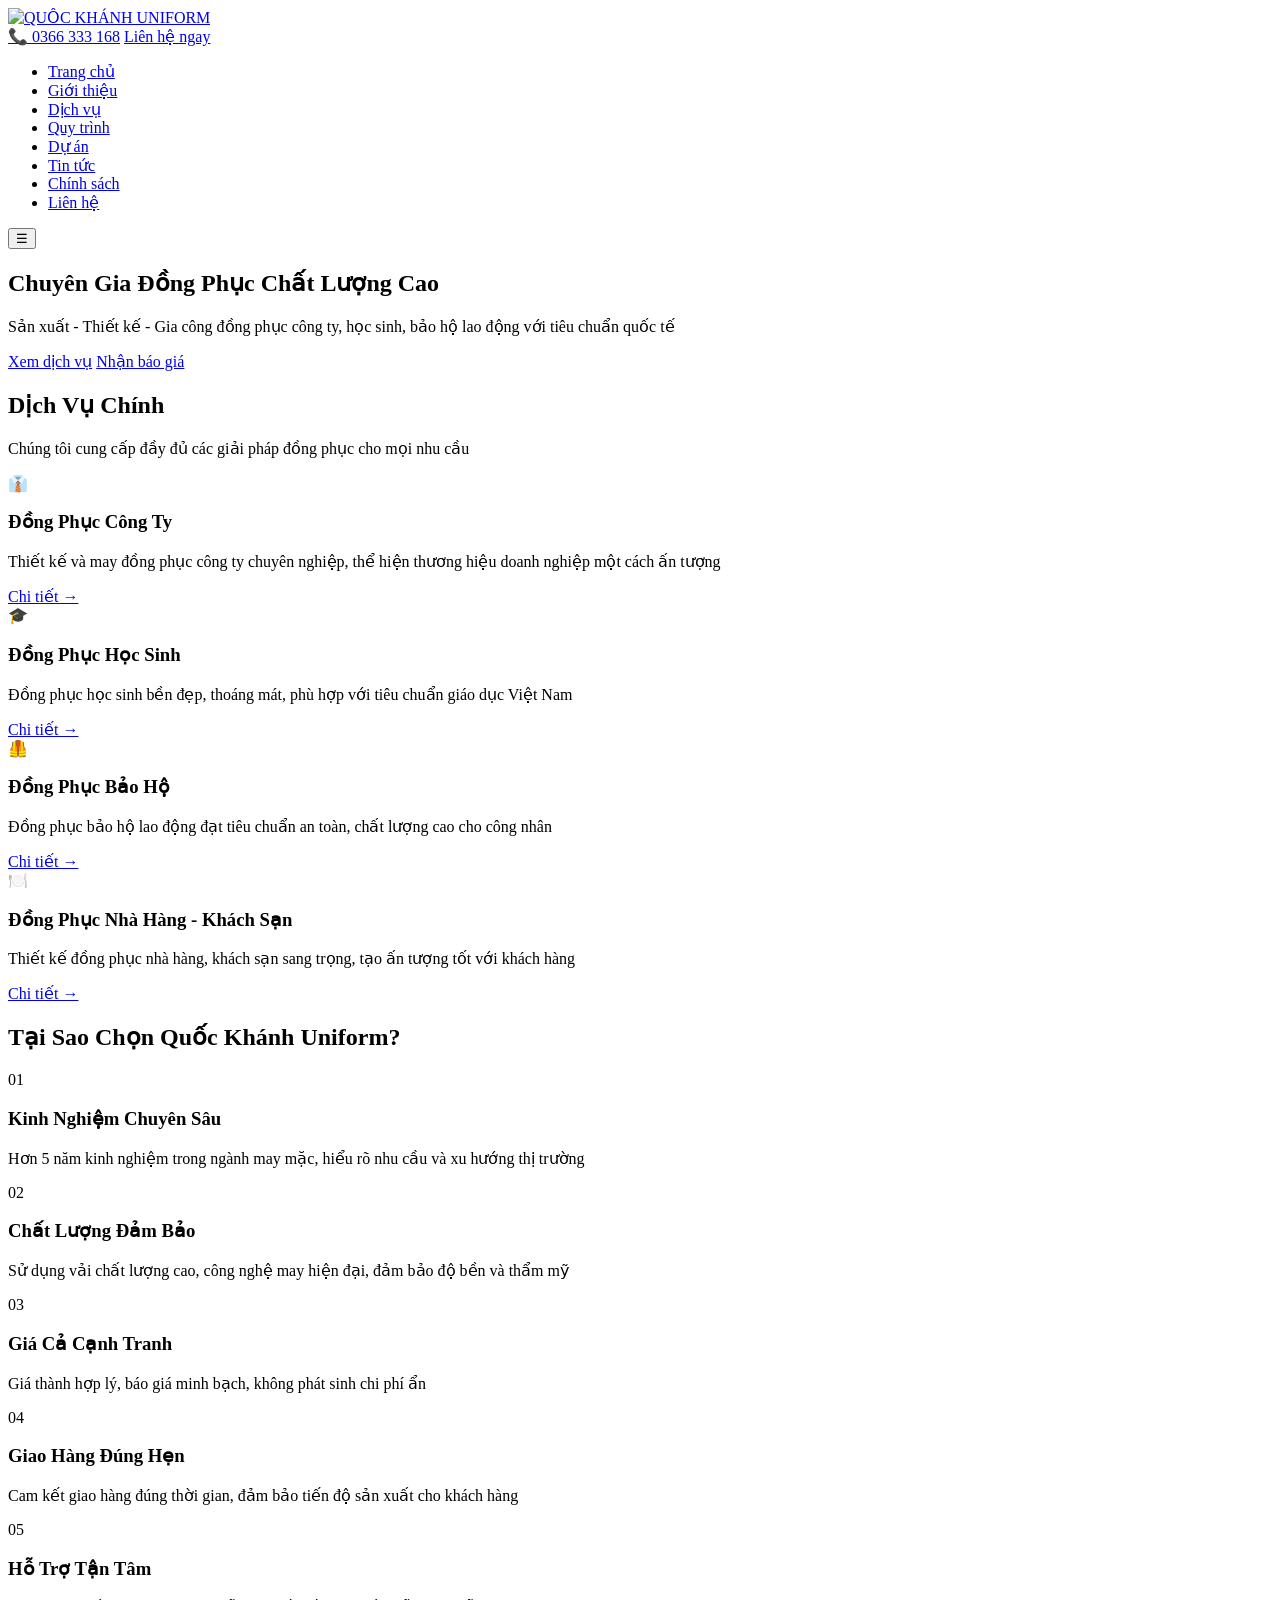
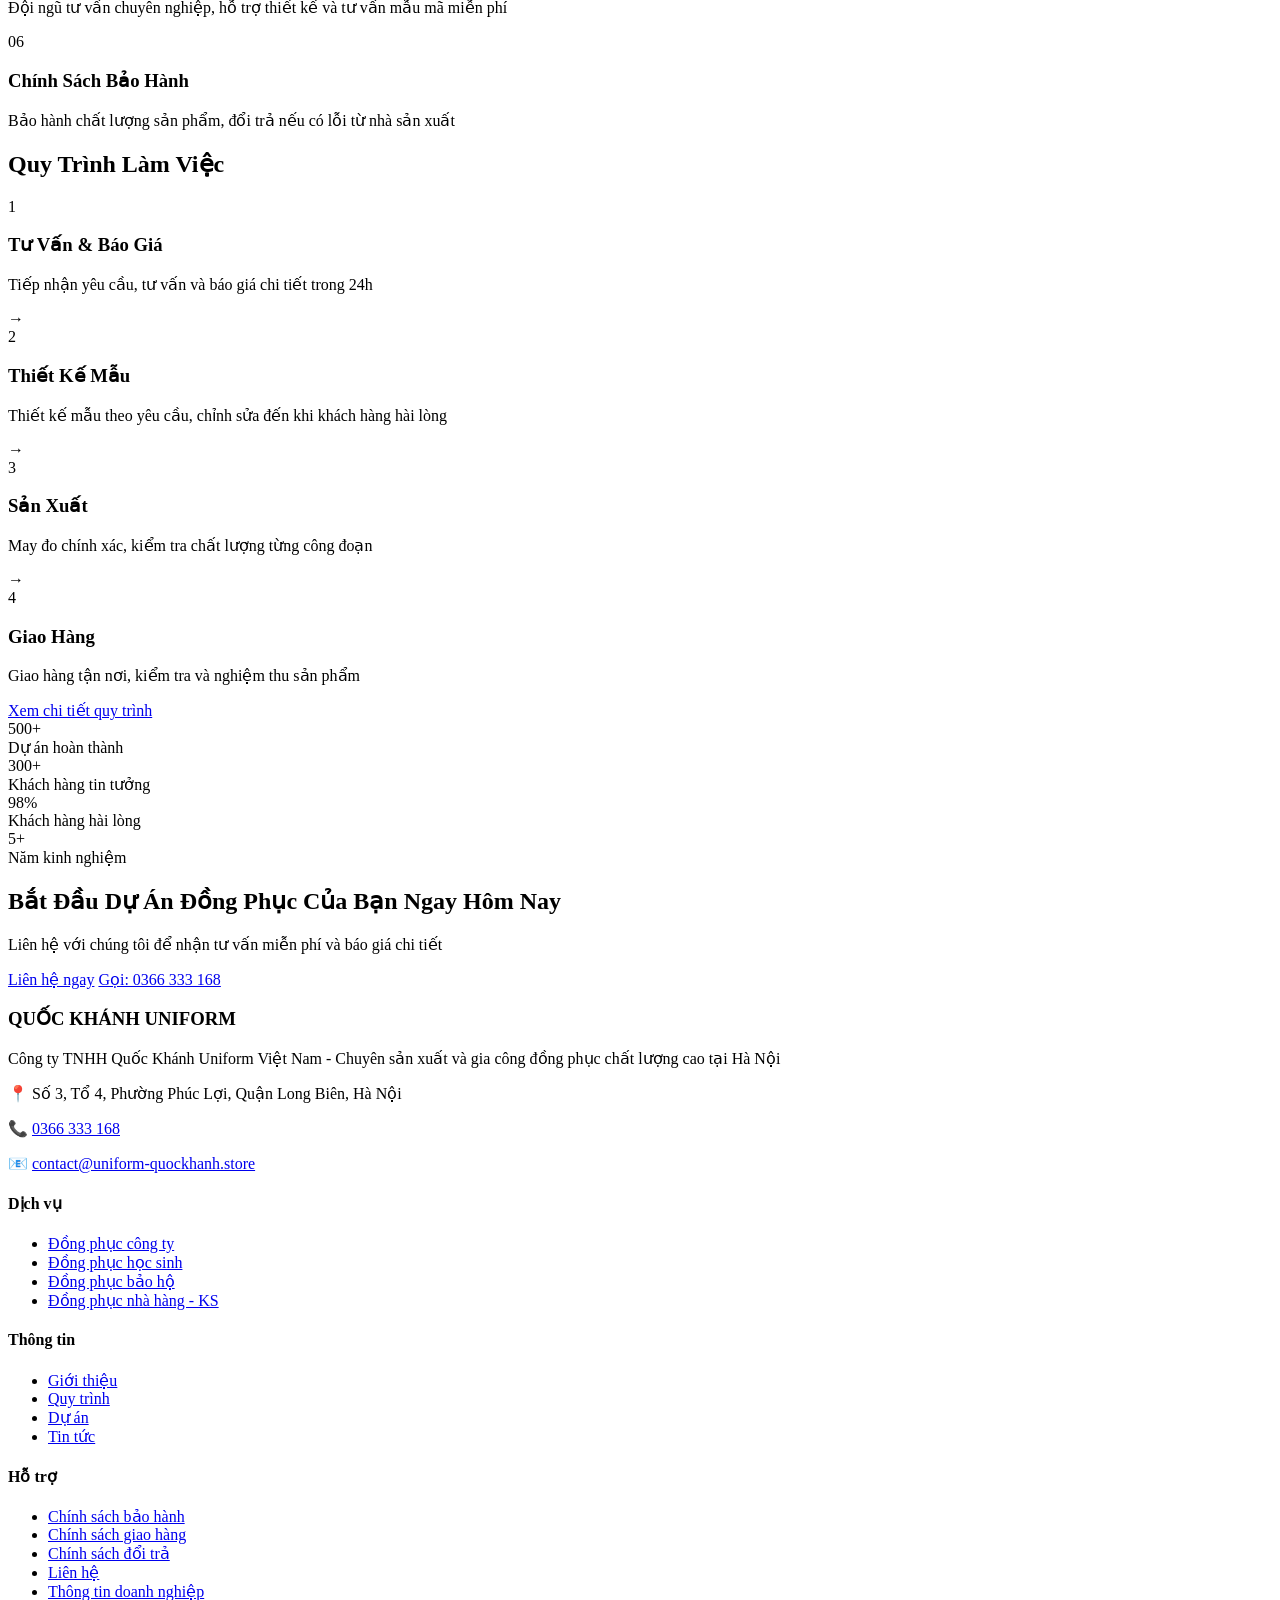
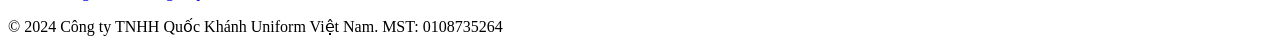
==== index.html @ 1a460890 "feat: update email" ====
<!DOCTYPE html>
<html lang="vi">
<head>
    <meta charset="UTF-8">
    <meta name="viewport" content="width=device-width, initial-scale=1.0">
    <meta name="theme-color" content="#1a365d">
    <meta name="format-detection" content="telephone=yes">
    <title>Quốc Khánh Uniform - Chuyên May Đồng Phục Chất Lượng Cao Tại Hà Nội</title>
    
    <!-- Favicon -->
    <link rel="icon" type="image/png" href="images/favicon.png">
    <link rel="shortcut icon" type="image/png" href="images/favicon.png">
    <link rel="apple-touch-icon" href="images/favicon.png">
    
    <link rel="stylesheet" href="css/styles.css">
    <script src="js/i18n.js" defer></script>
</head>
<body>
    <!-- Header -->
    <header class="header">
        <div class="container">
            <div class="header-top">
                <div class="logo">
                    <a href="index.html" style="display: inline-block;">
                        <img src="images/logo_header.png" alt="QUỐC KHÁNH UNIFORM" style="max-height: 80px; width: auto;">
                    </a>
                </div>
                <div class="header-contact">
                    <a href="tel:0366333168" class="phone-link">📞 <span data-i18n="common.phone">0366 333 168</span></a>
                    <a href="contact.html" class="btn btn-primary" data-i18n="common.contactNow">Liên hệ ngay</a>
                </div>
            </div>
            <nav class="navbar">
                <ul class="nav-menu">
                    <li><a href="index.html" class="active" data-i18n="common.nav.home">Trang chủ</a></li>
                    <li><a href="about.html" data-i18n="common.nav.about">Giới thiệu</a></li>
                    <li><a href="services.html" data-i18n="common.nav.services">Dịch vụ</a></li>
                    <li><a href="process.html" data-i18n="common.nav.process">Quy trình</a></li>
                    <li><a href="portfolio.html" data-i18n="common.nav.portfolio">Dự án</a></li>
                    <li><a href="news.html" data-i18n="common.nav.news">Tin tức</a></li>
                    <li><a href="policies.html" data-i18n="common.nav.policies">Chính sách</a></li>
                    <li><a href="contact.html" data-i18n="common.nav.contact">Liên hệ</a></li>
                </ul>
                <button class="mobile-menu-toggle" aria-label="Toggle menu" data-i18n-aria-label="common.nav.menu">☰</button>
            </nav>
        </div>
    </header>

    <!-- Hero Section -->
    <section class="hero">
        <div class="hero-overlay"></div>
        <div class="container">
            <div class="hero-content">
                <h1 data-i18n="index.hero.title">Chuyên Gia Đồng Phục Chất Lượng Cao</h1>
                <p class="hero-subtitle" data-i18n="index.hero.subtitle">Sản xuất - Thiết kế - Gia công đồng phục công ty, học sinh, bảo hộ lao động với tiêu chuẩn quốc tế</p>
                <div class="hero-buttons">
                    <a href="services.html" class="btn btn-large btn-primary" data-i18n="index.hero.viewServices">Xem dịch vụ</a>
                    <a href="contact.html" class="btn btn-large btn-secondary" data-i18n="index.hero.getQuote">Nhận báo giá</a>
                </div>
            </div>
        </div>
    </section>

    <!-- Services Overview -->
    <section class="services-overview section">
        <div class="container">
            <h2 class="section-title" data-i18n="index.services.title">Dịch Vụ Chính</h2>
            <p class="section-subtitle" data-i18n="index.services.subtitle">Chúng tôi cung cấp đầy đủ các giải pháp đồng phục cho mọi nhu cầu</p>
            <div class="services-grid">
                <div class="service-card">
                    <div class="service-icon">👔</div>
                    <h3 data-i18n="index.services.corporate.title">Đồng Phục Công Ty</h3>
                    <p data-i18n="index.services.corporate.desc">Thiết kế và may đồng phục công ty chuyên nghiệp, thể hiện thương hiệu doanh nghiệp một cách ấn tượng</p>
                    <a href="services.html#corporate" class="service-link" data-i18n="index.services.corporate.detail">Chi tiết →</a>
                </div>
                <div class="service-card">
                    <div class="service-icon">🎓</div>
                    <h3 data-i18n="index.services.student.title">Đồng Phục Học Sinh</h3>
                    <p data-i18n="index.services.student.desc">Đồng phục học sinh bền đẹp, thoáng mát, phù hợp với tiêu chuẩn giáo dục Việt Nam</p>
                    <a href="services.html#student" class="service-link" data-i18n="index.services.student.detail">Chi tiết →</a>
                </div>
                <div class="service-card">
                    <div class="service-icon">🦺</div>
                    <h3 data-i18n="index.services.safety.title">Đồng Phục Bảo Hộ</h3>
                    <p data-i18n="index.services.safety.desc">Đồng phục bảo hộ lao động đạt tiêu chuẩn an toàn, chất lượng cao cho công nhân</p>
                    <a href="services.html#safety" class="service-link" data-i18n="index.services.safety.detail">Chi tiết →</a>
                </div>
                <div class="service-card">
                    <div class="service-icon">🍽️</div>
                    <h3 data-i18n="index.services.hotel.title">Đồng Phục Nhà Hàng - Khách Sạn</h3>
                    <p data-i18n="index.services.hotel.desc">Thiết kế đồng phục nhà hàng, khách sạn sang trọng, tạo ấn tượng tốt với khách hàng</p>
                    <a href="services.html#hotel" class="service-link" data-i18n="index.services.hotel.detail">Chi tiết →</a>
                </div>
            </div>
        </div>
    </section>

    <!-- Why Choose Us -->
    <section class="why-choose section bg-light">
        <div class="container">
            <h2 class="section-title" data-i18n="index.whyChoose.title">Tại Sao Chọn Quốc Khánh Uniform?</h2>
            <div class="features-grid">
                <div class="feature-item">
                    <div class="feature-number">01</div>
                    <h3 data-i18n="index.whyChoose.exp.title">Kinh Nghiệm Chuyên Sâu</h3>
                    <p data-i18n="index.whyChoose.exp.desc">Hơn 5 năm kinh nghiệm trong ngành may mặc, hiểu rõ nhu cầu và xu hướng thị trường</p>
                </div>
                <div class="feature-item">
                    <div class="feature-number">02</div>
                    <h3 data-i18n="index.whyChoose.quality.title">Chất Lượng Đảm Bảo</h3>
                    <p data-i18n="index.whyChoose.quality.desc">Sử dụng vải chất lượng cao, công nghệ may hiện đại, đảm bảo độ bền và thẩm mỹ</p>
                </div>
                <div class="feature-item">
                    <div class="feature-number">03</div>
                    <h3 data-i18n="index.whyChoose.price.title">Giá Cả Cạnh Tranh</h3>
                    <p data-i18n="index.whyChoose.price.desc">Giá thành hợp lý, báo giá minh bạch, không phát sinh chi phí ẩn</p>
                </div>
                <div class="feature-item">
                    <div class="feature-number">04</div>
                    <h3 data-i18n="index.whyChoose.delivery.title">Giao Hàng Đúng Hẹn</h3>
                    <p data-i18n="index.whyChoose.delivery.desc">Cam kết giao hàng đúng thời gian, đảm bảo tiến độ sản xuất cho khách hàng</p>
                </div>
                <div class="feature-item">
                    <div class="feature-number">05</div>
                    <h3 data-i18n="index.whyChoose.support.title">Hỗ Trợ Tận Tâm</h3>
                    <p data-i18n="index.whyChoose.support.desc">Đội ngũ tư vấn chuyên nghiệp, hỗ trợ thiết kế và tư vấn mẫu mã miễn phí</p>
                </div>
                <div class="feature-item">
                    <div class="feature-number">06</div>
                    <h3 data-i18n="index.whyChoose.warranty.title">Chính Sách Bảo Hành</h3>
                    <p data-i18n="index.whyChoose.warranty.desc">Bảo hành chất lượng sản phẩm, đổi trả nếu có lỗi từ nhà sản xuất</p>
                </div>
            </div>
        </div>
    </section>

    <!-- Process Overview -->
    <section class="process-overview section">
        <div class="container">
            <h2 class="section-title" data-i18n="index.process.title">Quy Trình Làm Việc</h2>
            <div class="process-steps">
                <div class="step-item">
                    <div class="step-icon">1</div>
                    <h3 data-i18n="index.process.consult.title">Tư Vấn & Báo Giá</h3>
                    <p data-i18n="index.process.consult.desc">Tiếp nhận yêu cầu, tư vấn và báo giá chi tiết trong 24h</p>
                </div>
                <div class="step-arrow">→</div>
                <div class="step-item">
                    <div class="step-icon">2</div>
                    <h3 data-i18n="index.process.design.title">Thiết Kế Mẫu</h3>
                    <p data-i18n="index.process.design.desc">Thiết kế mẫu theo yêu cầu, chỉnh sửa đến khi khách hàng hài lòng</p>
                </div>
                <div class="step-arrow">→</div>
                <div class="step-item">
                    <div class="step-icon">3</div>
                    <h3 data-i18n="index.process.produce.title">Sản Xuất</h3>
                    <p data-i18n="index.process.produce.desc">May đo chính xác, kiểm tra chất lượng từng công đoạn</p>
                </div>
                <div class="step-arrow">→</div>
                <div class="step-item">
                    <div class="step-icon">4</div>
                    <h3 data-i18n="index.process.deliver.title">Giao Hàng</h3>
                    <p data-i18n="index.process.deliver.desc">Giao hàng tận nơi, kiểm tra và nghiệm thu sản phẩm</p>
                </div>
            </div>
            <div class="text-center mt-4">
                <a href="process.html" class="btn btn-primary" data-i18n="index.process.viewDetail">Xem chi tiết quy trình</a>
            </div>
        </div>
    </section>

    <!-- Stats Section -->
    <section class="stats section bg-dark">
        <div class="container">
            <div class="stats-grid">
                <div class="stat-item">
                    <div class="stat-number">500+</div>
                    <div class="stat-label" data-i18n="index.stats.projects">Dự án hoàn thành</div>
                </div>
                <div class="stat-item">
                    <div class="stat-number">300+</div>
                    <div class="stat-label" data-i18n="index.stats.clients">Khách hàng tin tưởng</div>
                </div>
                <div class="stat-item">
                    <div class="stat-number">98%</div>
                    <div class="stat-label" data-i18n="index.stats.satisfied">Khách hàng hài lòng</div>
                </div>
                <div class="stat-item">
                    <div class="stat-number">5+</div>
                    <div class="stat-label" data-i18n="index.stats.experience">Năm kinh nghiệm</div>
                </div>
            </div>
        </div>
    </section>

    <!-- CTA Section -->
    <section class="cta section">
        <div class="container">
            <div class="cta-content">
                <h2 data-i18n="index.cta.title">Bắt Đầu Dự Án Đồng Phục Của Bạn Ngay Hôm Nay</h2>
                <p data-i18n="index.cta.subtitle">Liên hệ với chúng tôi để nhận tư vấn miễn phí và báo giá chi tiết</p>
                <div class="cta-buttons">
                    <a href="contact.html" class="btn btn-large btn-primary" data-i18n="index.cta.contact">Liên hệ ngay</a>
                    <a href="tel:0366333168" class="btn btn-large btn-secondary" data-i18n="index.cta.call">Gọi: 0366 333 168</a>
                </div>
            </div>
        </div>
    </section>

    <!-- Footer -->
    <footer class="footer">
        <div class="container">
            <div class="footer-grid">
                <div class="footer-col">
                    <h3 data-i18n="common.logo">QUỐC KHÁNH UNIFORM</h3>
                    <p data-i18n="common.footer.companyDesc">Công ty TNHH Quốc Khánh Uniform Việt Nam - Chuyên sản xuất và gia công đồng phục chất lượng cao tại Hà Nội</p>
                    <div class="footer-contact">
                        <p>📍 <span data-i18n="common.footer.address">Số 3, Tổ 4, Phường Phúc Lợi, Quận Long Biên, Hà Nội</span></p>
                        <p>📞 <a href="tel:0366333168" data-i18n="common.phone">0366 333 168</a></p>
                        <p>📧 <a href="mailto:contact@uniform-quockhanh.store" data-i18n="common.footer.email">contact@uniform-quockhanh.store</a></p>
                    </div>
                </div>
                <div class="footer-col">
                    <h4 data-i18n="common.footer.services">Dịch vụ</h4>
                    <ul>
                        <li><a href="services.html#corporate" data-i18n="common.footer.corporateUniform">Đồng phục công ty</a></li>
                        <li><a href="services.html#student" data-i18n="common.footer.studentUniform">Đồng phục học sinh</a></li>
                        <li><a href="services.html#safety" data-i18n="common.footer.safetyUniform">Đồng phục bảo hộ</a></li>
                        <li><a href="services.html#hotel" data-i18n="common.footer.hotelUniform">Đồng phục nhà hàng - KS</a></li>
                    </ul>
                </div>
                <div class="footer-col">
                    <h4 data-i18n="common.footer.info">Thông tin</h4>
                    <ul>
                        <li><a href="about.html" data-i18n="common.nav.about">Giới thiệu</a></li>
                        <li><a href="process.html" data-i18n="common.nav.process">Quy trình</a></li>
                        <li><a href="portfolio.html" data-i18n="common.nav.portfolio">Dự án</a></li>
                        <li><a href="news.html" data-i18n="common.nav.news">Tin tức</a></li>
                    </ul>
                </div>
                <div class="footer-col">
                    <h4 data-i18n="common.footer.support">Hỗ trợ</h4>
                    <ul>
                        <li><a href="policies.html" data-i18n="common.footer.warrantyPolicy">Chính sách bảo hành</a></li>
                        <li><a href="policies.html#delivery" data-i18n="common.footer.deliveryPolicy">Chính sách giao hàng</a></li>
                        <li><a href="policies.html#return" data-i18n="common.footer.returnPolicy">Chính sách đổi trả</a></li>
                        <li><a href="contact.html" data-i18n="common.nav.contact">Liên hệ</a></li>
                        <li><a href="company-info.html" data-i18n="common.footer.companyInfo">Thông tin doanh nghiệp</a></li>
                    </ul>
                </div>
            </div>
            <div class="footer-bottom">
                <p>&copy; <span data-i18n="common.footer.copyright">2024 Công ty TNHH Quốc Khánh Uniform Việt Nam. MST: 0108735264</span></p>
            </div>
        </div>
    </footer>

    <script src="js/main.js"></script>
</body>
</html>
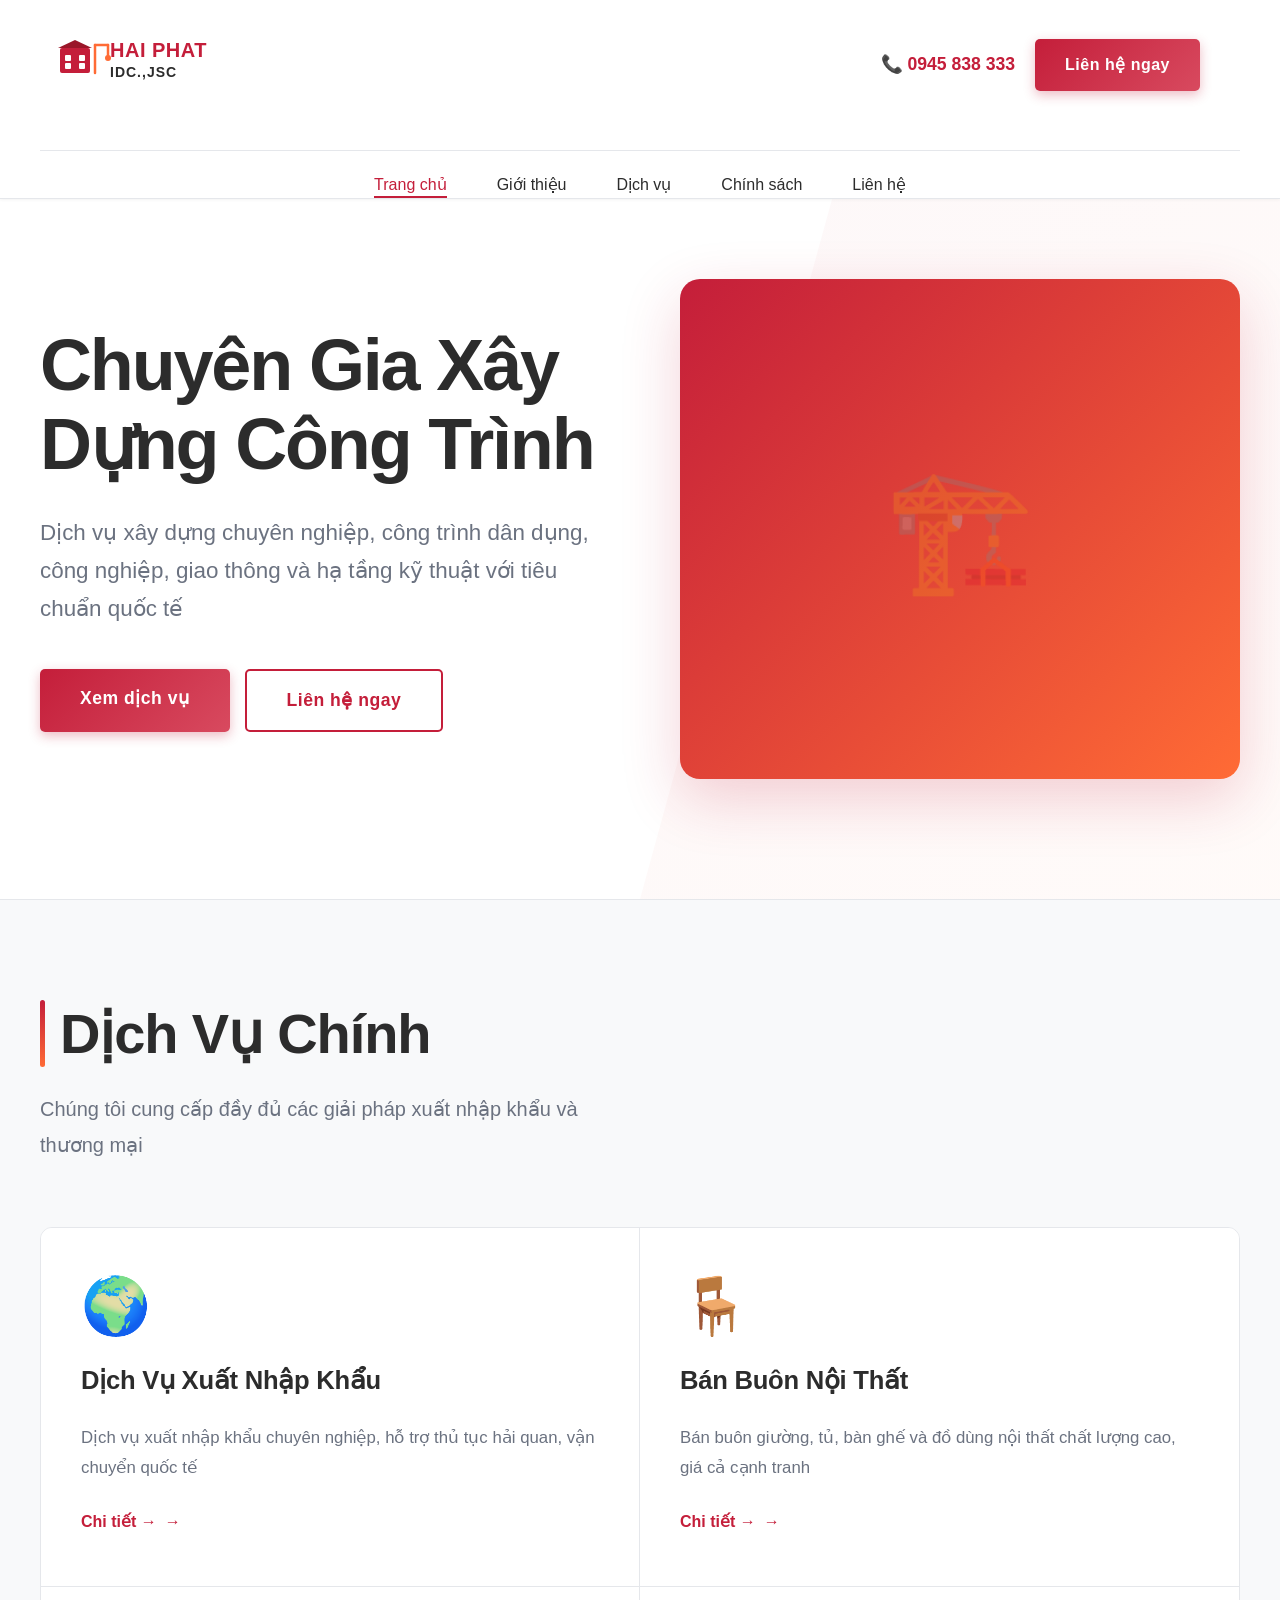
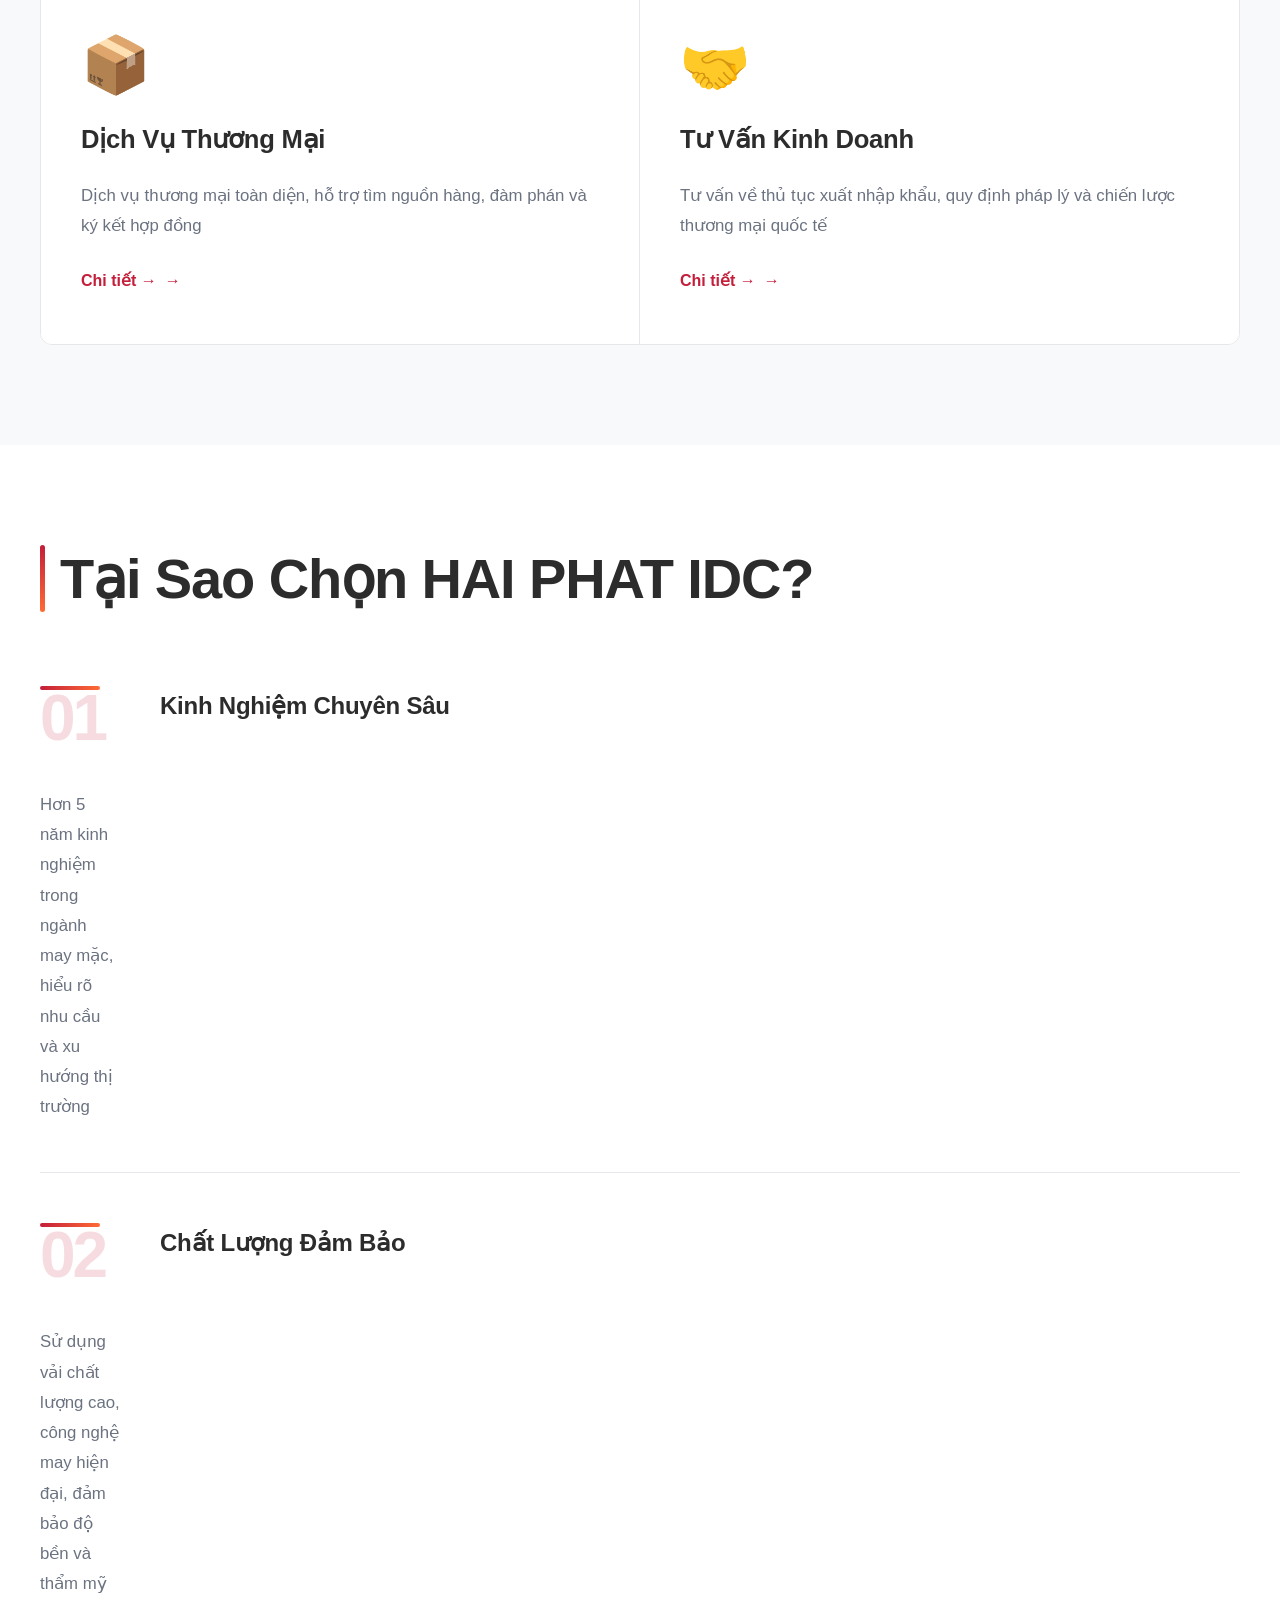
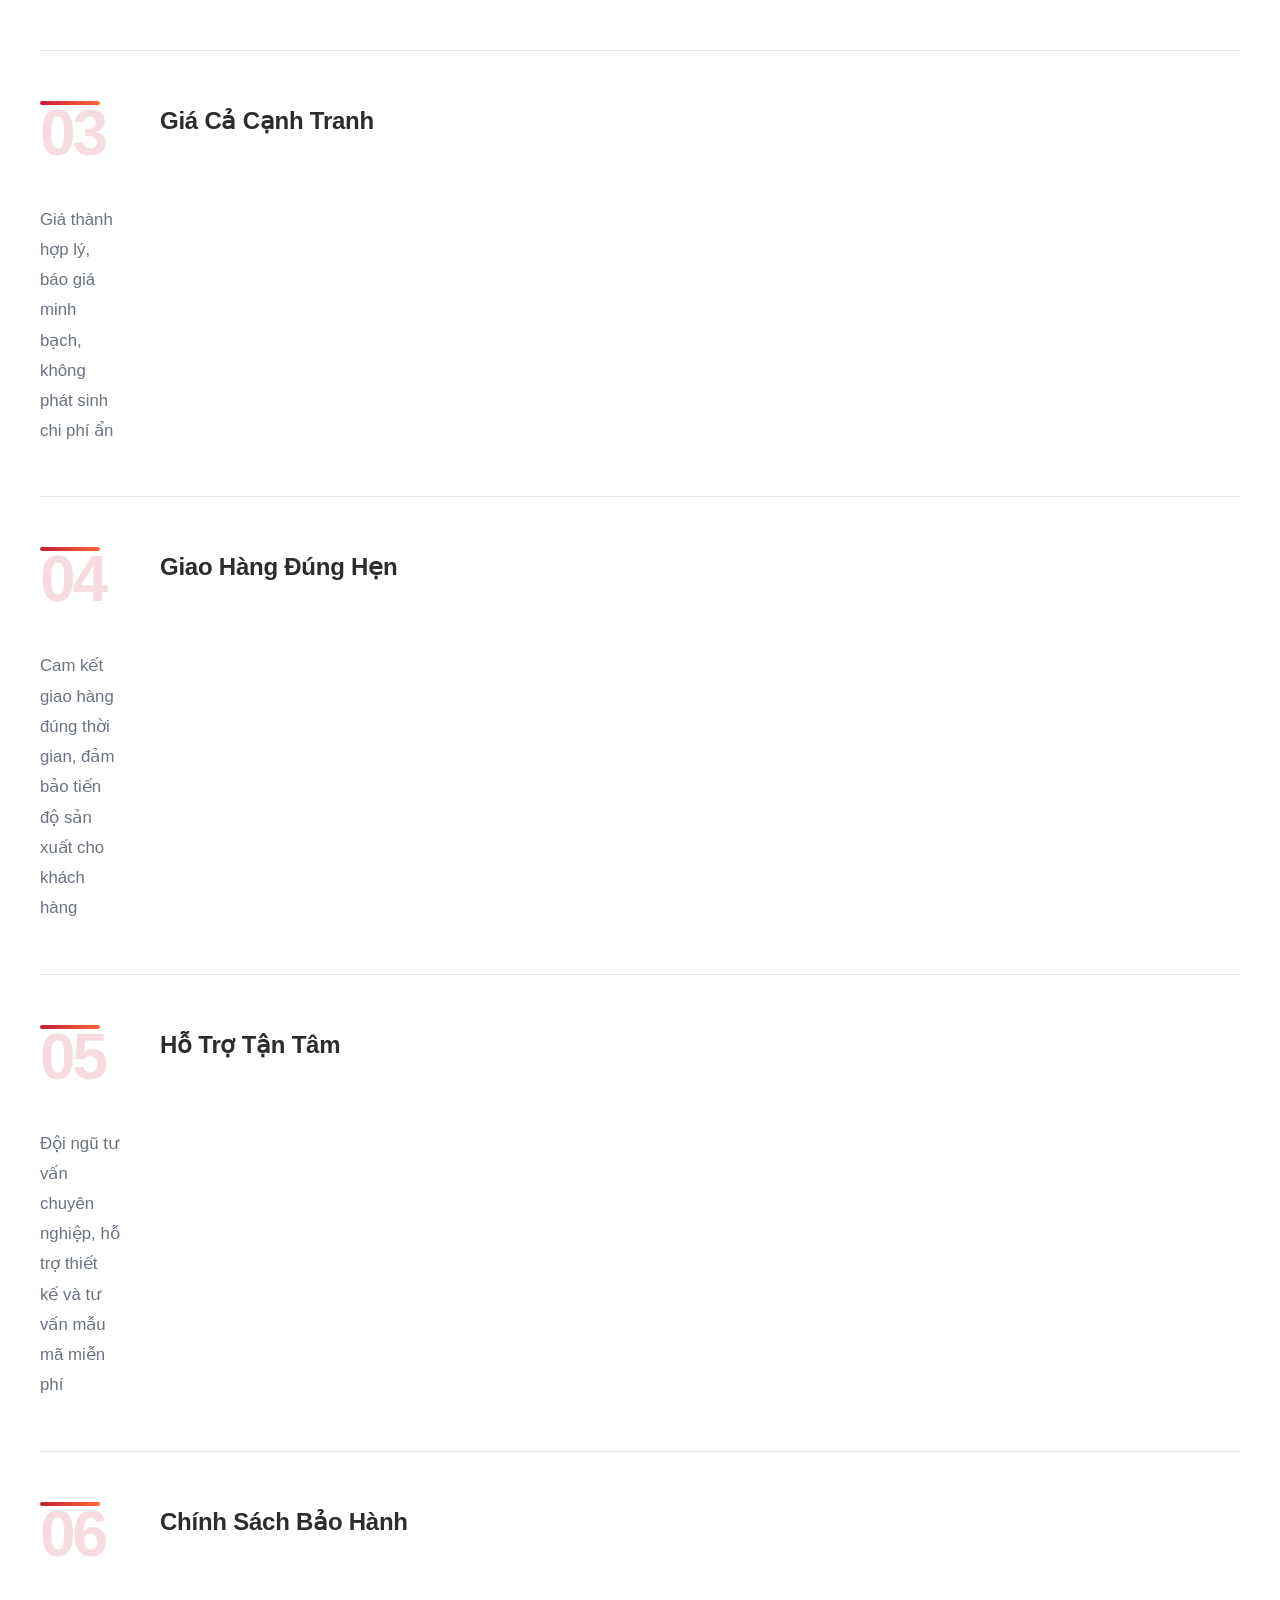
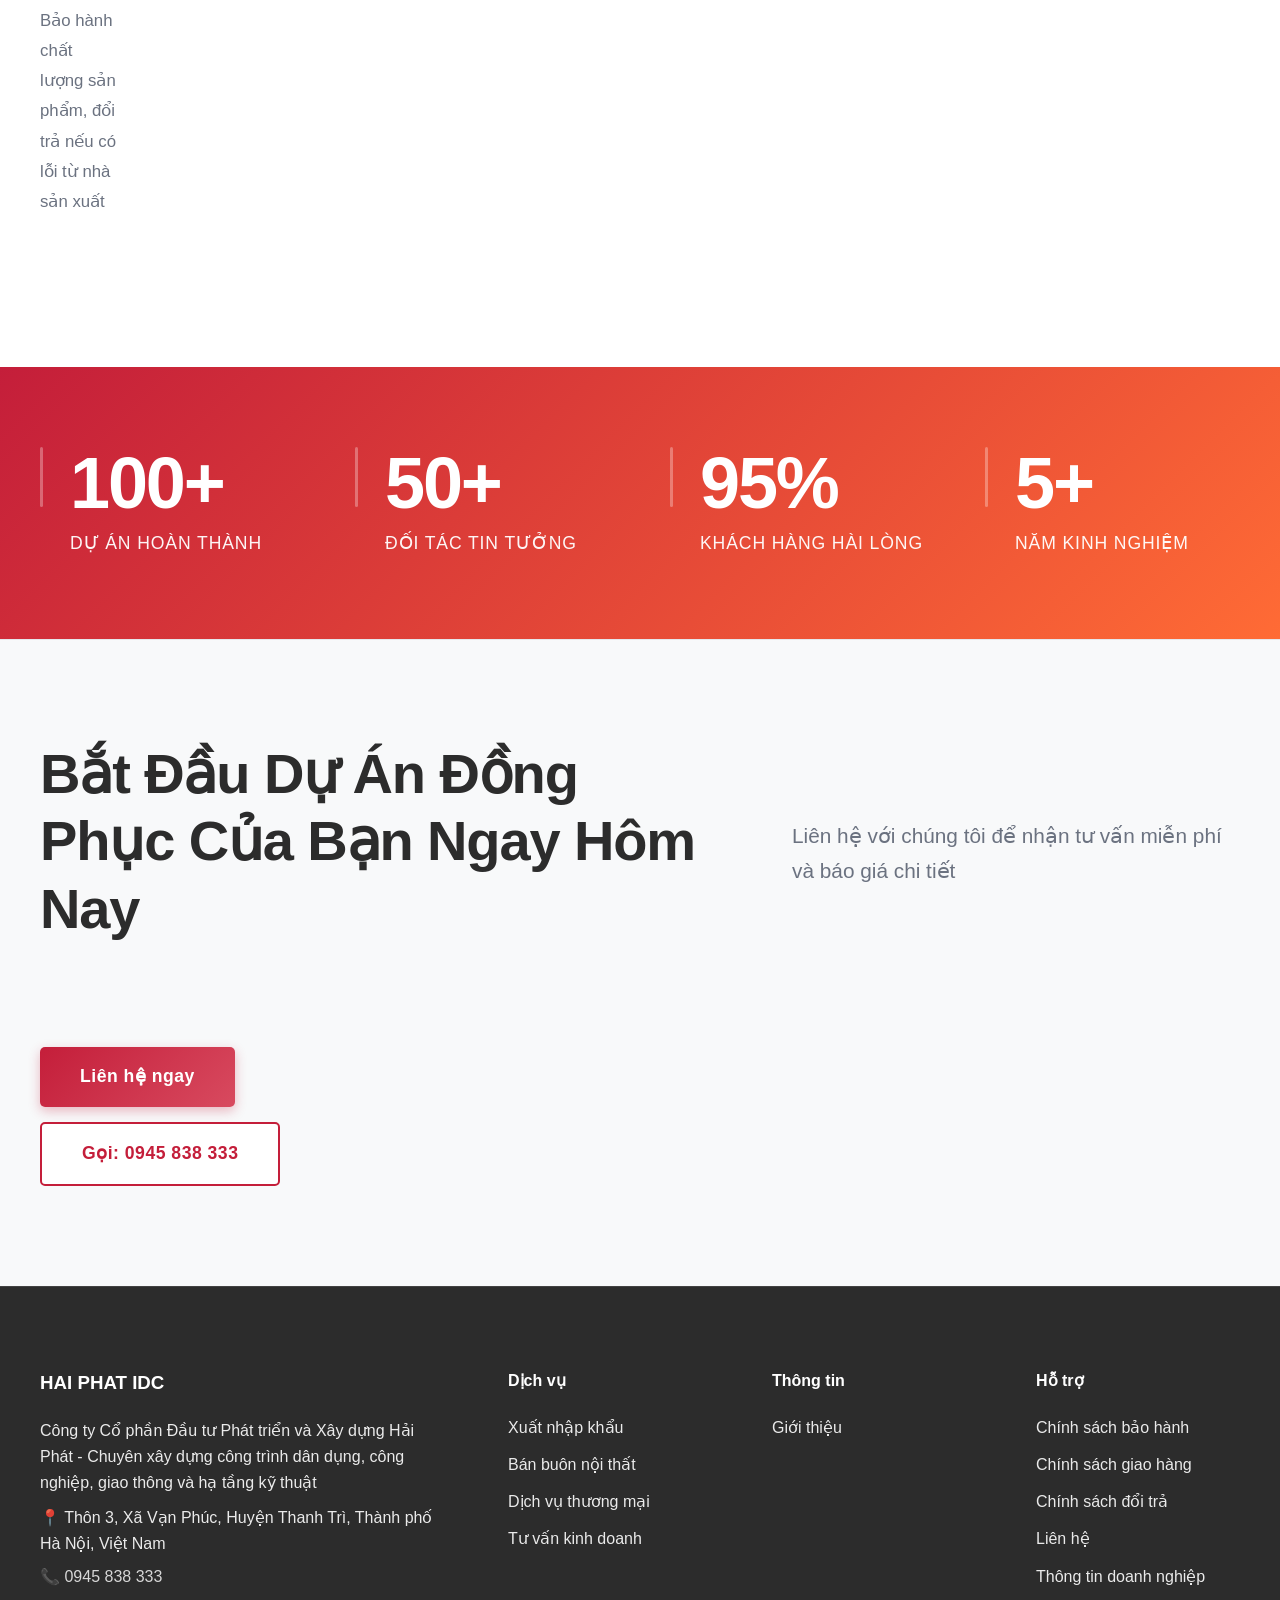
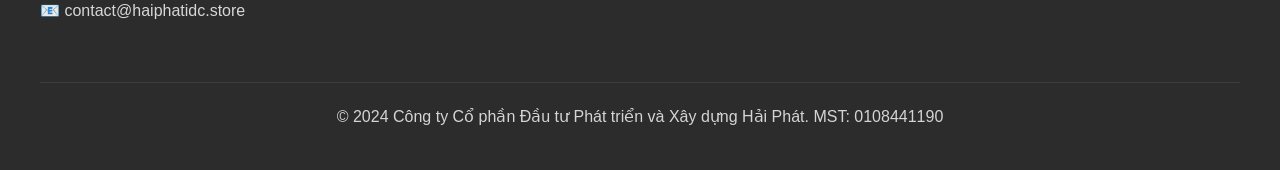
==== commit 0fd8e29a: "init commit" ====
--- a/index.html
+++ b/index.html
@@ -3,14 +3,15 @@
 <head>
     <meta charset="UTF-8">
     <meta name="viewport" content="width=device-width, initial-scale=1.0">
-    <meta name="theme-color" content="#1a365d">
+    <meta name="theme-color" content="#c41e3a">
     <meta name="format-detection" content="telephone=yes">
-    <title>Quốc Khánh Uniform - Chuyên May Đồng Phục Chất Lượng Cao Tại Hà Nội</title>
+    <title>HAI PHAT IDC - Công Ty Đầu Tư Phát Triển Và Xây Dựng Chuyên Nghiệp</title>
+    <meta name="description" content="Công ty Cổ phần Đầu tư Phát triển và Xây dựng Hải Phát - Chuyên xây dựng công trình dân dụng, công nghiệp, giao thông và hạ tầng kỹ thuật">
     
     <!-- Favicon -->
-    <link rel="icon" type="image/png" href="images/favicon.png">
-    <link rel="shortcut icon" type="image/png" href="images/favicon.png">
-    <link rel="apple-touch-icon" href="images/favicon.png">
+    <link rel="icon" type="image/svg+xml" href="images/favicon.svg">
+    <link rel="shortcut icon" type="image/svg+xml" href="images/favicon.svg">
+    <link rel="apple-touch-icon" href="images/favicon.svg">
     
     <link rel="stylesheet" href="css/styles.css">
     <script src="js/i18n.js" defer></script>
@@ -22,11 +23,11 @@
             <div class="header-top">
                 <div class="logo">
                     <a href="index.html" style="display: inline-block;">
-                        <img src="images/logo_header.png" alt="QUỐC KHÁNH UNIFORM" style="max-height: 80px; width: auto;">
+                        <img src="images/logo.svg" alt="HAI PHAT IDC" style="max-height: 80px; width: auto;">
                     </a>
                 </div>
                 <div class="header-contact">
-                    <a href="tel:0366333168" class="phone-link">📞 <span data-i18n="common.phone">0366 333 168</span></a>
+                    <a href="tel:0945838333" class="phone-link">📞 <span data-i18n="common.phone">0945 838 333</span></a>
                     <a href="contact.html" class="btn btn-primary" data-i18n="common.contactNow">Liên hệ ngay</a>
                 </div>
             </div>
@@ -35,9 +36,6 @@
                     <li><a href="index.html" class="active" data-i18n="common.nav.home">Trang chủ</a></li>
                     <li><a href="about.html" data-i18n="common.nav.about">Giới thiệu</a></li>
                     <li><a href="services.html" data-i18n="common.nav.services">Dịch vụ</a></li>
-                    <li><a href="process.html" data-i18n="common.nav.process">Quy trình</a></li>
-                    <li><a href="portfolio.html" data-i18n="common.nav.portfolio">Dự án</a></li>
-                    <li><a href="news.html" data-i18n="common.nav.news">Tin tức</a></li>
                     <li><a href="policies.html" data-i18n="common.nav.policies">Chính sách</a></li>
                     <li><a href="contact.html" data-i18n="common.nav.contact">Liên hệ</a></li>
                 </ul>
@@ -48,15 +46,17 @@
 
     <!-- Hero Section -->
     <section class="hero">
-        <div class="hero-overlay"></div>
         <div class="container">
             <div class="hero-content">
-                <h1 data-i18n="index.hero.title">Chuyên Gia Đồng Phục Chất Lượng Cao</h1>
-                <p class="hero-subtitle" data-i18n="index.hero.subtitle">Sản xuất - Thiết kế - Gia công đồng phục công ty, học sinh, bảo hộ lao động với tiêu chuẩn quốc tế</p>
-                <div class="hero-buttons">
-                    <a href="services.html" class="btn btn-large btn-primary" data-i18n="index.hero.viewServices">Xem dịch vụ</a>
-                    <a href="contact.html" class="btn btn-large btn-secondary" data-i18n="index.hero.getQuote">Nhận báo giá</a>
-                </div>
+                <div>
+                    <h1 data-i18n="index.hero.title">Chuyên Gia Xây Dựng Công Trình</h1>
+                    <p class="hero-subtitle" data-i18n="index.hero.subtitle">Dịch vụ xây dựng chuyên nghiệp, công trình dân dụng, công nghiệp, giao thông và hạ tầng kỹ thuật với tiêu chuẩn quốc tế</p>
+                    <div class="hero-buttons">
+                        <a href="services.html" class="btn btn-large btn-primary" data-i18n="index.hero.viewServices">Xem dịch vụ</a>
+                        <a href="contact.html" class="btn btn-large btn-secondary" data-i18n="index.hero.getQuote">Liên hệ ngay</a>
+                    </div>
+                </div>
+                <div class="hero-visual"></div>
             </div>
         </div>
     </section>
@@ -65,31 +65,31 @@
     <section class="services-overview section">
         <div class="container">
             <h2 class="section-title" data-i18n="index.services.title">Dịch Vụ Chính</h2>
-            <p class="section-subtitle" data-i18n="index.services.subtitle">Chúng tôi cung cấp đầy đủ các giải pháp đồng phục cho mọi nhu cầu</p>
+            <p class="section-subtitle" data-i18n="index.services.subtitle">Chúng tôi cung cấp đầy đủ các giải pháp xuất nhập khẩu và thương mại</p>
             <div class="services-grid">
                 <div class="service-card">
-                    <div class="service-icon">👔</div>
-                    <h3 data-i18n="index.services.corporate.title">Đồng Phục Công Ty</h3>
-                    <p data-i18n="index.services.corporate.desc">Thiết kế và may đồng phục công ty chuyên nghiệp, thể hiện thương hiệu doanh nghiệp một cách ấn tượng</p>
-                    <a href="services.html#corporate" class="service-link" data-i18n="index.services.corporate.detail">Chi tiết →</a>
-                </div>
-                <div class="service-card">
-                    <div class="service-icon">🎓</div>
-                    <h3 data-i18n="index.services.student.title">Đồng Phục Học Sinh</h3>
-                    <p data-i18n="index.services.student.desc">Đồng phục học sinh bền đẹp, thoáng mát, phù hợp với tiêu chuẩn giáo dục Việt Nam</p>
-                    <a href="services.html#student" class="service-link" data-i18n="index.services.student.detail">Chi tiết →</a>
-                </div>
-                <div class="service-card">
-                    <div class="service-icon">🦺</div>
-                    <h3 data-i18n="index.services.safety.title">Đồng Phục Bảo Hộ</h3>
-                    <p data-i18n="index.services.safety.desc">Đồng phục bảo hộ lao động đạt tiêu chuẩn an toàn, chất lượng cao cho công nhân</p>
-                    <a href="services.html#safety" class="service-link" data-i18n="index.services.safety.detail">Chi tiết →</a>
-                </div>
-                <div class="service-card">
-                    <div class="service-icon">🍽️</div>
-                    <h3 data-i18n="index.services.hotel.title">Đồng Phục Nhà Hàng - Khách Sạn</h3>
-                    <p data-i18n="index.services.hotel.desc">Thiết kế đồng phục nhà hàng, khách sạn sang trọng, tạo ấn tượng tốt với khách hàng</p>
-                    <a href="services.html#hotel" class="service-link" data-i18n="index.services.hotel.detail">Chi tiết →</a>
+                    <div class="service-icon">🌍</div>
+                    <h3 data-i18n="index.services.import.title">Dịch Vụ Xuất Nhập Khẩu</h3>
+                    <p data-i18n="index.services.import.desc">Dịch vụ xuất nhập khẩu chuyên nghiệp, hỗ trợ thủ tục hải quan, vận chuyển quốc tế</p>
+                    <a href="services.html#import" class="service-link" data-i18n="index.services.import.detail">Chi tiết →</a>
+                </div>
+                <div class="service-card">
+                    <div class="service-icon">🪑</div>
+                    <h3 data-i18n="index.services.furniture.title">Bán Buôn Nội Thất</h3>
+                    <p data-i18n="index.services.furniture.desc">Bán buôn giường, tủ, bàn ghế và đồ dùng nội thất chất lượng cao, giá cả cạnh tranh</p>
+                    <a href="services.html#furniture" class="service-link" data-i18n="index.services.furniture.detail">Chi tiết →</a>
+                </div>
+                <div class="service-card">
+                    <div class="service-icon">📦</div>
+                    <h3 data-i18n="index.services.trading.title">Dịch Vụ Thương Mại</h3>
+                    <p data-i18n="index.services.trading.desc">Dịch vụ thương mại toàn diện, hỗ trợ tìm nguồn hàng, đàm phán và ký kết hợp đồng</p>
+                    <a href="services.html#trading" class="service-link" data-i18n="index.services.trading.detail">Chi tiết →</a>
+                </div>
+                <div class="service-card">
+                    <div class="service-icon">🤝</div>
+                    <h3 data-i18n="index.services.consulting.title">Tư Vấn Kinh Doanh</h3>
+                    <p data-i18n="index.services.consulting.desc">Tư vấn về thủ tục xuất nhập khẩu, quy định pháp lý và chiến lược thương mại quốc tế</p>
+                    <a href="services.html#consulting" class="service-link" data-i18n="index.services.consulting.detail">Chi tiết →</a>
                 </div>
             </div>
         </div>
@@ -98,7 +98,7 @@
     <!-- Why Choose Us -->
     <section class="why-choose section bg-light">
         <div class="container">
-            <h2 class="section-title" data-i18n="index.whyChoose.title">Tại Sao Chọn Quốc Khánh Uniform?</h2>
+            <h2 class="section-title" data-i18n="index.whyChoose.title">Tại Sao Chọn HAI PHAT IDC?</h2>
             <div class="features-grid">
                 <div class="feature-item">
                     <div class="feature-number">01</div>
@@ -134,55 +134,21 @@
         </div>
     </section>
 
-    <!-- Process Overview -->
-    <section class="process-overview section">
-        <div class="container">
-            <h2 class="section-title" data-i18n="index.process.title">Quy Trình Làm Việc</h2>
-            <div class="process-steps">
-                <div class="step-item">
-                    <div class="step-icon">1</div>
-                    <h3 data-i18n="index.process.consult.title">Tư Vấn & Báo Giá</h3>
-                    <p data-i18n="index.process.consult.desc">Tiếp nhận yêu cầu, tư vấn và báo giá chi tiết trong 24h</p>
-                </div>
-                <div class="step-arrow">→</div>
-                <div class="step-item">
-                    <div class="step-icon">2</div>
-                    <h3 data-i18n="index.process.design.title">Thiết Kế Mẫu</h3>
-                    <p data-i18n="index.process.design.desc">Thiết kế mẫu theo yêu cầu, chỉnh sửa đến khi khách hàng hài lòng</p>
-                </div>
-                <div class="step-arrow">→</div>
-                <div class="step-item">
-                    <div class="step-icon">3</div>
-                    <h3 data-i18n="index.process.produce.title">Sản Xuất</h3>
-                    <p data-i18n="index.process.produce.desc">May đo chính xác, kiểm tra chất lượng từng công đoạn</p>
-                </div>
-                <div class="step-arrow">→</div>
-                <div class="step-item">
-                    <div class="step-icon">4</div>
-                    <h3 data-i18n="index.process.deliver.title">Giao Hàng</h3>
-                    <p data-i18n="index.process.deliver.desc">Giao hàng tận nơi, kiểm tra và nghiệm thu sản phẩm</p>
-                </div>
-            </div>
-            <div class="text-center mt-4">
-                <a href="process.html" class="btn btn-primary" data-i18n="index.process.viewDetail">Xem chi tiết quy trình</a>
-            </div>
-        </div>
-    </section>
 
     <!-- Stats Section -->
     <section class="stats section bg-dark">
         <div class="container">
             <div class="stats-grid">
                 <div class="stat-item">
-                    <div class="stat-number">500+</div>
+                    <div class="stat-number">100+</div>
                     <div class="stat-label" data-i18n="index.stats.projects">Dự án hoàn thành</div>
                 </div>
                 <div class="stat-item">
-                    <div class="stat-number">300+</div>
-                    <div class="stat-label" data-i18n="index.stats.clients">Khách hàng tin tưởng</div>
-                </div>
-                <div class="stat-item">
-                    <div class="stat-number">98%</div>
+                    <div class="stat-number">50+</div>
+                    <div class="stat-label" data-i18n="index.stats.clients">Đối tác tin tưởng</div>
+                </div>
+                <div class="stat-item">
+                    <div class="stat-number">95%</div>
                     <div class="stat-label" data-i18n="index.stats.satisfied">Khách hàng hài lòng</div>
                 </div>
                 <div class="stat-item">
@@ -201,7 +167,7 @@
                 <p data-i18n="index.cta.subtitle">Liên hệ với chúng tôi để nhận tư vấn miễn phí và báo giá chi tiết</p>
                 <div class="cta-buttons">
                     <a href="contact.html" class="btn btn-large btn-primary" data-i18n="index.cta.contact">Liên hệ ngay</a>
-                    <a href="tel:0366333168" class="btn btn-large btn-secondary" data-i18n="index.cta.call">Gọi: 0366 333 168</a>
+                    <a href="tel:0945838333" class="btn btn-large btn-secondary" data-i18n="index.cta.call">Gọi: 0945 838 333</a>
                 </div>
             </div>
         </div>
@@ -212,30 +178,27 @@
         <div class="container">
             <div class="footer-grid">
                 <div class="footer-col">
-                    <h3 data-i18n="common.logo">QUỐC KHÁNH UNIFORM</h3>
-                    <p data-i18n="common.footer.companyDesc">Công ty TNHH Quốc Khánh Uniform Việt Nam - Chuyên sản xuất và gia công đồng phục chất lượng cao tại Hà Nội</p>
+                    <h3 data-i18n="common.logo">HAI PHAT IDC</h3>
+                    <p data-i18n="common.footer.companyDesc">Công ty Cổ phần Đầu tư Phát triển và Xây dựng Hải Phát - Chuyên xây dựng công trình dân dụng, công nghiệp, giao thông và hạ tầng kỹ thuật</p>
                     <div class="footer-contact">
-                        <p>📍 <span data-i18n="common.footer.address">Số 3, Tổ 4, Phường Phúc Lợi, Quận Long Biên, Hà Nội</span></p>
-                        <p>📞 <a href="tel:0366333168" data-i18n="common.phone">0366 333 168</a></p>
-                        <p>📧 <a href="mailto:contact@uniform-quockhanh.store" data-i18n="common.footer.email">contact@uniform-quockhanh.store</a></p>
+                        <p>📍 <span data-i18n="common.footer.address">Thôn 3, Xã Vạn Phúc, Huyện Thanh Trì, Thành phố Hà Nội, Việt Nam</span></p>
+                        <p>📞 <a href="tel:0945838333" data-i18n="common.phone">0945 838 333</a></p>
+                        <p>📧 <a href="mailto:contact@haiphatidc.store" data-i18n="common.footer.email">contact@haiphatidc.store</a></p>
                     </div>
                 </div>
                 <div class="footer-col">
                     <h4 data-i18n="common.footer.services">Dịch vụ</h4>
                     <ul>
-                        <li><a href="services.html#corporate" data-i18n="common.footer.corporateUniform">Đồng phục công ty</a></li>
-                        <li><a href="services.html#student" data-i18n="common.footer.studentUniform">Đồng phục học sinh</a></li>
-                        <li><a href="services.html#safety" data-i18n="common.footer.safetyUniform">Đồng phục bảo hộ</a></li>
-                        <li><a href="services.html#hotel" data-i18n="common.footer.hotelUniform">Đồng phục nhà hàng - KS</a></li>
+                        <li><a href="services.html#import" data-i18n="common.footer.importExport">Xuất nhập khẩu</a></li>
+                        <li><a href="services.html#furniture" data-i18n="common.footer.furniture">Bán buôn nội thất</a></li>
+                        <li><a href="services.html#trading" data-i18n="common.footer.trading">Dịch vụ thương mại</a></li>
+                        <li><a href="services.html#consulting" data-i18n="common.footer.consulting">Tư vấn kinh doanh</a></li>
                     </ul>
                 </div>
                 <div class="footer-col">
                     <h4 data-i18n="common.footer.info">Thông tin</h4>
                     <ul>
                         <li><a href="about.html" data-i18n="common.nav.about">Giới thiệu</a></li>
-                        <li><a href="process.html" data-i18n="common.nav.process">Quy trình</a></li>
-                        <li><a href="portfolio.html" data-i18n="common.nav.portfolio">Dự án</a></li>
-                        <li><a href="news.html" data-i18n="common.nav.news">Tin tức</a></li>
                     </ul>
                 </div>
                 <div class="footer-col">
@@ -250,7 +213,7 @@
                 </div>
             </div>
             <div class="footer-bottom">
-                <p>&copy; <span data-i18n="common.footer.copyright">2024 Công ty TNHH Quốc Khánh Uniform Việt Nam. MST: 0108735264</span></p>
+                <p>&copy; <span data-i18n="common.footer.copyright">2024 Công ty Cổ phần Đầu tư Phát triển và Xây dựng Hải Phát. MST: 0108441190</span></p>
             </div>
         </div>
     </footer>
--- a/css/styles.css
+++ b/css/styles.css
@@ -0,0 +1,1474 @@
+/* Reset & Base Styles */
+* {
+    margin: 0;
+    padding: 0;
+    box-sizing: border-box;
+}
+
+:root {
+    --primary-color: #c41e3a;
+    --primary-dark: #9a1629;
+    --primary-light: #d84a5f;
+    --secondary-color: #ffffff;
+    --accent-color: #ff6b35;
+    --text-dark: #2c2c2c;
+    --text-light: #6b7280;
+    --bg-light: #f8f9fa;
+    --bg-dark: #1a1a1a;
+    --border-color: #e5e7eb;
+    --success-color: #10b981;
+    --shadow: 0 4px 12px rgba(196, 30, 58, 0.1);
+    --shadow-lg: 0 8px 24px rgba(196, 30, 58, 0.15);
+}
+
+body {
+    font-family: 'Inter', 'Segoe UI', -apple-system, BlinkMacSystemFont, 'Roboto', sans-serif;
+    line-height: 1.7;
+    color: var(--text-dark);
+    background-color: var(--secondary-color);
+    font-weight: 400;
+}
+
+.container {
+    max-width: 1400px;
+    margin: 0 auto;
+    padding: 0 40px;
+}
+
+section {
+    padding: 100px 0;
+    position: relative;
+}
+
+.section-title {
+    font-size: 3.5rem;
+    color: var(--text-dark);
+    text-align: left;
+    margin-bottom: 1.5rem;
+    font-weight: 800;
+    line-height: 1.2;
+    letter-spacing: -0.02em;
+    position: relative;
+    padding-left: 20px;
+}
+
+.section-title::before {
+    content: '';
+    position: absolute;
+    left: 0;
+    top: 0;
+    bottom: 0;
+    width: 5px;
+    background: linear-gradient(180deg, var(--primary-color) 0%, var(--accent-color) 100%);
+    border-radius: 3px;
+}
+
+.section-subtitle {
+    text-align: left;
+    color: var(--text-light);
+    font-size: 1.25rem;
+    margin-bottom: 4rem;
+    max-width: 600px;
+    line-height: 1.8;
+    font-weight: 400;
+}
+
+.bg-light {
+    background-color: var(--bg-light);
+}
+
+.bg-dark {
+    background-color: var(--bg-dark);
+    color: var(--secondary-color);
+}
+
+.text-center {
+    text-align: center;
+}
+
+.mt-4 {
+    margin-top: 2rem;
+}
+
+/* Header */
+.header {
+    background: var(--secondary-color);
+    box-shadow: 0 1px 3px rgba(0, 0, 0, 0.05);
+    position: sticky;
+    top: 0;
+    z-index: 1000;
+    border-bottom: 1px solid var(--border-color);
+}
+
+.header-top {
+    display: grid;
+    grid-template-columns: auto 1fr auto;
+    align-items: center;
+    gap: 40px;
+    padding: 25px 0;
+}
+
+.logo {
+    display: flex;
+    align-items: center;
+}
+
+.logo img {
+    max-height: 80px;
+    width: auto;
+    height: auto;
+    display: block;
+}
+
+.logo a {
+    display: inline-block;
+    text-decoration: none;
+}
+
+.logo h1 {
+    font-size: 1.8rem;
+    color: var(--primary-color);
+    margin-bottom: 5px;
+}
+
+.logo .tagline {
+    font-size: 0.9rem;
+    color: var(--text-light);
+    font-style: italic;
+}
+
+.header-contact {
+    display: flex;
+    align-items: center;
+    gap: 20px;
+    margin-left: auto;
+    justify-self: end;
+}
+
+.phone-link {
+    color: var(--primary-color);
+    text-decoration: none;
+    font-weight: 600;
+    font-size: 1.1rem;
+}
+
+.phone-link:hover {
+    color: var(--accent-color);
+}
+
+/* Language Switcher */
+.language-switcher {
+    display: flex;
+    align-items: center;
+    gap: 8px;
+    margin-right: 10px;
+}
+
+.lang-btn {
+    background: none;
+    border: none;
+    color: var(--text-dark);
+    font-weight: 600;
+    font-size: 0.95rem;
+    cursor: pointer;
+    padding: 5px 10px;
+    border-radius: 4px;
+    transition: all 0.3s;
+}
+
+.lang-btn:hover {
+    color: var(--primary-color);
+    background-color: var(--bg-light);
+}
+
+.lang-btn.active {
+    color: var(--primary-color);
+    background-color: var(--bg-light);
+    font-weight: 700;
+}
+
+.lang-separator {
+    color: var(--text-light);
+    font-weight: 300;
+}
+
+/* Navigation */
+.navbar {
+    padding: 0;
+    border-top: 1px solid var(--border-color);
+    margin-top: 20px;
+    padding-top: 20px;
+}
+
+.nav-menu {
+    display: flex;
+    list-style: none;
+    gap: 50px;
+    align-items: center;
+    justify-content: center;
+}
+
+.nav-menu a {
+    color: var(--text-dark);
+    text-decoration: none;
+    font-weight: 500;
+    transition: color 0.3s;
+    position: relative;
+}
+
+.nav-menu a:hover,
+.nav-menu a.active {
+    color: var(--primary-color);
+}
+
+.nav-menu a.active::after {
+    content: '';
+    position: absolute;
+    bottom: -5px;
+    left: 0;
+    right: 0;
+    height: 2px;
+    background-color: var(--primary-color);
+}
+
+.mobile-menu-toggle {
+    display: none;
+    background: none;
+    border: none;
+    font-size: 1.5rem;
+    cursor: pointer;
+    color: var(--primary-color);
+}
+
+/* Buttons */
+.btn {
+    display: inline-block;
+    padding: 12px 30px;
+    border-radius: 5px;
+    text-decoration: none;
+    font-weight: 600;
+    transition: all 0.3s;
+    border: none;
+    cursor: pointer;
+    font-size: 1rem;
+}
+
+.btn-primary {
+    background: linear-gradient(135deg, var(--primary-color) 0%, var(--primary-light) 100%);
+    color: var(--secondary-color);
+    font-weight: 600;
+    letter-spacing: 0.5px;
+    box-shadow: 0 4px 12px rgba(196, 30, 58, 0.3);
+}
+
+.btn-primary:hover {
+    background: linear-gradient(135deg, var(--primary-dark) 0%, var(--primary-color) 100%);
+    transform: translateY(-3px);
+    box-shadow: 0 6px 20px rgba(196, 30, 58, 0.4);
+}
+
+.btn-secondary {
+    background-color: var(--secondary-color);
+    color: var(--primary-color);
+    border: 2px solid var(--primary-color);
+    font-weight: 600;
+    letter-spacing: 0.5px;
+}
+
+.btn-secondary:hover {
+    background: linear-gradient(135deg, var(--primary-color) 0%, var(--primary-light) 100%);
+    color: var(--secondary-color);
+    transform: translateY(-3px);
+    box-shadow: 0 6px 20px rgba(196, 30, 58, 0.3);
+    border-color: transparent;
+}
+
+.btn-large {
+    padding: 15px 40px;
+    font-size: 1.1rem;
+}
+
+/* Hero Section */
+.hero {
+    background: var(--secondary-color);
+    color: var(--text-dark);
+    padding: 80px 0 120px;
+    position: relative;
+    overflow: hidden;
+    border-bottom: 1px solid var(--border-color);
+}
+
+.hero::after {
+    content: '';
+    position: absolute;
+    top: 0;
+    right: 0;
+    width: 50%;
+    height: 100%;
+    background: linear-gradient(135deg, rgba(196, 30, 58, 0.03) 0%, rgba(255, 107, 53, 0.03) 100%);
+    clip-path: polygon(30% 0, 100% 0, 100% 100%, 0% 100%);
+    z-index: 0;
+}
+
+.hero-overlay {
+    display: none;
+}
+
+.hero-content {
+    position: relative;
+    z-index: 1;
+    display: grid;
+    grid-template-columns: 1fr 1fr;
+    gap: 80px;
+    align-items: center;
+}
+
+.hero-content h1 {
+    font-size: 4.5rem;
+    margin-bottom: 30px;
+    font-weight: 900;
+    line-height: 1.1;
+    letter-spacing: -0.03em;
+    color: var(--text-dark);
+}
+
+.hero-subtitle {
+    font-size: 1.4rem;
+    margin-bottom: 40px;
+    color: var(--text-light);
+    line-height: 1.7;
+    font-weight: 400;
+}
+
+.hero-buttons {
+    display: flex;
+    gap: 15px;
+    flex-wrap: wrap;
+}
+
+.hero-visual {
+    position: relative;
+    height: 500px;
+    background: linear-gradient(135deg, var(--primary-color) 0%, var(--accent-color) 100%);
+    border-radius: 20px;
+    display: flex;
+    align-items: center;
+    justify-content: center;
+    box-shadow: 0 20px 60px rgba(196, 30, 58, 0.2);
+}
+
+.hero-visual::before {
+    content: '🏗️';
+    font-size: 120px;
+    opacity: 0.3;
+}
+
+/* Services Overview */
+.services-overview {
+    background: var(--bg-light);
+    border-radius: 0;
+}
+
+.services-grid {
+    display: grid;
+    grid-template-columns: repeat(2, 1fr);
+    gap: 0;
+    margin-top: 0;
+    border: 1px solid var(--border-color);
+    border-radius: 12px;
+    overflow: hidden;
+}
+
+.service-card {
+    background: var(--secondary-color);
+    padding: 50px 40px;
+    border-right: 1px solid var(--border-color);
+    border-bottom: 1px solid var(--border-color);
+    text-align: left;
+    transition: all 0.3s ease;
+    position: relative;
+    display: flex;
+    flex-direction: column;
+}
+
+.service-card:nth-child(2n) {
+    border-right: none;
+}
+
+.service-card:nth-child(n+3) {
+    border-bottom: none;
+}
+
+.service-card::before {
+    content: '';
+    position: absolute;
+    top: 0;
+    left: 0;
+    width: 4px;
+    height: 0;
+    background: linear-gradient(180deg, var(--primary-color) 0%, var(--accent-color) 100%);
+    transition: height 0.3s ease;
+}
+
+.service-card:hover::before {
+    height: 100%;
+}
+
+.service-card:hover {
+    background: linear-gradient(135deg, #fff5f7 0%, #ffffff 100%);
+    transform: translateX(5px);
+}
+
+.service-icon {
+    font-size: 3.5rem;
+    margin-bottom: 25px;
+    line-height: 1;
+}
+
+.service-card h3 {
+    color: var(--text-dark);
+    margin-bottom: 20px;
+    font-size: 1.6rem;
+    font-weight: 700;
+    letter-spacing: -0.01em;
+}
+
+.service-card p {
+    color: var(--text-light);
+    margin-bottom: 25px;
+    line-height: 1.8;
+    font-size: 1.05rem;
+    flex-grow: 1;
+}
+
+.service-link {
+    color: var(--primary-color);
+    text-decoration: none;
+    font-weight: 700;
+    font-size: 1rem;
+    transition: all 0.3s;
+    display: inline-flex;
+    align-items: center;
+    gap: 8px;
+}
+
+.service-link::after {
+    content: '→';
+    transition: transform 0.3s;
+}
+
+.service-link:hover {
+    color: var(--accent-color);
+    gap: 12px;
+}
+
+.service-link:hover::after {
+    transform: translateX(5px);
+}
+
+/* Why Choose Us */
+.why-choose {
+    background: var(--secondary-color);
+}
+
+.features-grid {
+    display: grid;
+    grid-template-columns: 1fr;
+    gap: 0;
+    margin-top: 0;
+}
+
+.feature-item {
+    background: transparent;
+    padding: 50px 0;
+    border-bottom: 1px solid var(--border-color);
+    border-left: none;
+    box-shadow: none;
+    transition: all 0.3s ease;
+    display: grid;
+    grid-template-columns: 80px 1fr;
+    gap: 40px;
+    align-items: start;
+    position: relative;
+}
+
+.feature-item:last-child {
+    border-bottom: none;
+}
+
+.feature-item::after {
+    content: '';
+    position: absolute;
+    left: 0;
+    top: 50px;
+    width: 60px;
+    height: 4px;
+    background: linear-gradient(90deg, var(--primary-color) 0%, var(--accent-color) 100%);
+    border-radius: 2px;
+}
+
+.feature-item:hover {
+    transform: translateX(10px);
+    padding-left: 20px;
+}
+
+.feature-number {
+    font-size: 4rem;
+    font-weight: 900;
+    color: var(--primary-color);
+    opacity: 0.15;
+    margin: 0;
+    line-height: 1;
+    font-family: 'Inter', sans-serif;
+    letter-spacing: -0.05em;
+}
+
+.feature-item h3 {
+    color: var(--text-dark);
+    margin-bottom: 15px;
+    font-size: 1.5rem;
+    font-weight: 700;
+    letter-spacing: -0.01em;
+}
+
+.feature-item p {
+    color: var(--text-light);
+    line-height: 1.8;
+    font-size: 1.05rem;
+}
+
+/* Process Overview */
+.process-steps {
+    display: flex;
+    justify-content: center;
+    align-items: center;
+    flex-wrap: wrap;
+    gap: 20px;
+    margin-top: 40px;
+}
+
+.step-item {
+    flex: 1;
+    min-width: 200px;
+    text-align: center;
+    padding: 20px;
+}
+
+.step-icon {
+    width: 60px;
+    height: 60px;
+    background-color: var(--primary-color);
+    color: var(--secondary-color);
+    border-radius: 50%;
+    display: flex;
+    align-items: center;
+    justify-content: center;
+    font-size: 1.5rem;
+    font-weight: 700;
+    margin: 0 auto 20px;
+}
+
+.step-item h3 {
+    color: var(--primary-color);
+    margin-bottom: 10px;
+    font-size: 1.2rem;
+}
+
+.step-item p {
+    color: var(--text-light);
+    font-size: 0.95rem;
+}
+
+.step-arrow {
+    font-size: 2rem;
+    color: var(--primary-color);
+    font-weight: bold;
+}
+
+/* Stats Section */
+.stats {
+    background: linear-gradient(135deg, var(--primary-color) 0%, var(--accent-color) 100%);
+    padding: 80px 0;
+}
+
+.stats-grid {
+    display: flex;
+    justify-content: space-between;
+    gap: 60px;
+    text-align: left;
+    flex-wrap: wrap;
+}
+
+.stat-item {
+    padding: 0;
+    flex: 1;
+    min-width: 200px;
+    position: relative;
+    padding-left: 30px;
+}
+
+.stat-item::before {
+    content: '';
+    position: absolute;
+    left: 0;
+    top: 0;
+    width: 3px;
+    height: 60px;
+    background: rgba(255, 255, 255, 0.3);
+    border-radius: 2px;
+}
+
+.stat-number {
+    font-size: 4.5rem;
+    font-weight: 900;
+    color: var(--secondary-color);
+    margin-bottom: 10px;
+    line-height: 1;
+    font-family: 'Inter', sans-serif;
+    letter-spacing: -0.03em;
+}
+
+.stat-label {
+    font-size: 1.1rem;
+    color: rgba(255, 255, 255, 0.95);
+    font-weight: 500;
+    text-transform: uppercase;
+    letter-spacing: 0.05em;
+}
+
+/* CTA Section */
+.cta {
+    background: var(--bg-light);
+    color: var(--text-dark);
+    position: relative;
+    overflow: hidden;
+    border-top: 1px solid var(--border-color);
+}
+
+.cta::before {
+    display: none;
+}
+
+.cta-content {
+    text-align: left;
+    max-width: 100%;
+    display: grid;
+    grid-template-columns: 1.5fr 1fr;
+    gap: 80px;
+    align-items: center;
+}
+
+.cta-content h2 {
+    font-size: 3.5rem;
+    margin-bottom: 25px;
+    font-weight: 900;
+    line-height: 1.2;
+    letter-spacing: -0.02em;
+    color: var(--text-dark);
+}
+
+.cta-content p {
+    font-size: 1.3rem;
+    margin-bottom: 0;
+    color: var(--text-light);
+    line-height: 1.7;
+}
+
+.cta-buttons {
+    display: flex;
+    flex-direction: column;
+    gap: 15px;
+    align-items: flex-start;
+}
+
+/* Footer */
+.footer {
+    background: var(--text-dark);
+    color: var(--secondary-color);
+    padding: 80px 0 40px;
+    border-top: 1px solid rgba(255, 255, 255, 0.1);
+}
+
+.footer-grid {
+    display: grid;
+    grid-template-columns: 2fr 1fr 1fr 1fr;
+    gap: 60px;
+    margin-bottom: 50px;
+}
+
+.footer-col h3,
+.footer-col h4 {
+    margin-bottom: 20px;
+    color: var(--secondary-color);
+}
+
+.footer-col p {
+    margin-bottom: 10px;
+    opacity: 0.9;
+    line-height: 1.6;
+}
+
+.footer-col ul {
+    list-style: none;
+}
+
+.footer-col ul li {
+    margin-bottom: 10px;
+}
+
+.footer-col a {
+    color: var(--secondary-color);
+    text-decoration: none;
+    opacity: 0.9;
+    transition: opacity 0.3s;
+}
+
+.footer-col a:hover {
+    opacity: 1;
+    text-decoration: underline;
+}
+
+.footer-contact p {
+    margin-bottom: 8px;
+}
+
+.footer-bottom {
+    border-top: 1px solid rgba(255, 255, 255, 0.1);
+    padding-top: 20px;
+    text-align: center;
+    opacity: 0.8;
+}
+
+/* Page Content */
+.page-header {
+    background: var(--secondary-color);
+    color: var(--text-dark);
+    padding: 100px 0 60px;
+    text-align: left;
+    position: relative;
+    border-bottom: 1px solid var(--border-color);
+}
+
+.page-header::before {
+    display: none;
+}
+
+.page-header h1 {
+    font-size: 4rem;
+    font-weight: 900;
+    line-height: 1.1;
+    letter-spacing: -0.03em;
+    margin-bottom: 20px;
+    position: relative;
+    padding-left: 25px;
+}
+
+.page-header h1::before {
+    content: '';
+    position: absolute;
+    left: 0;
+    top: 0;
+    bottom: 0;
+    width: 5px;
+    background: linear-gradient(180deg, var(--primary-color) 0%, var(--accent-color) 100%);
+    border-radius: 3px;
+}
+
+.page-header p {
+    font-size: 1.3rem;
+    color: var(--text-light);
+    font-weight: 400;
+    padding-left: 25px;
+}
+
+.page-header h1 {
+    font-size: 2.5rem;
+    margin-bottom: 10px;
+}
+
+.page-header p {
+    font-size: 1.1rem;
+    opacity: 0.95;
+}
+
+.breadcrumb {
+    background-color: var(--secondary-color);
+    padding: 20px 0;
+    border-bottom: 1px solid var(--border-color);
+}
+
+.breadcrumb ul {
+    list-style: none;
+    display: flex;
+    gap: 10px;
+}
+
+.breadcrumb a {
+    color: var(--text-light);
+    text-decoration: none;
+}
+
+.breadcrumb a:hover {
+    color: var(--primary-color);
+}
+
+.breadcrumb li:not(:last-child)::after {
+    content: '/';
+    margin-left: 10px;
+    color: var(--text-light);
+}
+
+.content-section {
+    padding: 80px 0;
+}
+
+.content-section h2 {
+    color: var(--text-dark);
+    font-size: 2.8rem;
+    margin-bottom: 30px;
+    margin-top: 60px;
+    font-weight: 800;
+    letter-spacing: -0.02em;
+    position: relative;
+    padding-left: 25px;
+}
+
+.content-section h2::before {
+    content: '';
+    position: absolute;
+    left: 0;
+    top: 0;
+    bottom: 0;
+    width: 5px;
+    background: linear-gradient(180deg, var(--primary-color) 0%, var(--accent-color) 100%);
+    border-radius: 3px;
+}
+
+.content-section h2:first-child {
+    margin-top: 0;
+}
+
+.content-section h3 {
+    color: var(--text-dark);
+    font-size: 1.8rem;
+    margin-bottom: 20px;
+    margin-top: 40px;
+    font-weight: 700;
+    letter-spacing: -0.01em;
+}
+
+.content-section p {
+    margin-bottom: 20px;
+    line-height: 1.9;
+    color: var(--text-dark);
+    font-size: 1.1rem;
+}
+
+.content-section ul,
+.content-section ol {
+    margin-left: 30px;
+    margin-bottom: 20px;
+    line-height: 1.8;
+}
+
+.content-section li {
+    margin-bottom: 10px;
+}
+
+/* Service Detail Sections */
+.service-detail {
+    margin-bottom: 80px;
+    padding: 0;
+    background-color: transparent;
+    border-radius: 0;
+    box-shadow: none;
+    border-left: 5px solid var(--primary-color);
+    padding-left: 40px;
+}
+
+.service-detail h2 {
+    color: var(--text-dark);
+    border-bottom: none;
+    padding-bottom: 0;
+    margin-bottom: 30px;
+    font-size: 2.5rem;
+    font-weight: 800;
+    letter-spacing: -0.02em;
+}
+
+.service-features {
+    display: grid;
+    grid-template-columns: repeat(2, 1fr);
+    gap: 0;
+    margin-top: 40px;
+    border: 1px solid var(--border-color);
+    border-radius: 12px;
+    overflow: hidden;
+}
+
+.service-feature-item {
+    padding: 35px;
+    background-color: var(--secondary-color);
+    border-right: 1px solid var(--border-color);
+    border-bottom: 1px solid var(--border-color);
+}
+
+.service-feature-item:nth-child(2n) {
+    border-right: none;
+}
+
+.service-feature-item:nth-child(n+3) {
+    border-bottom: none;
+}
+
+.service-feature-item h4 {
+    color: var(--text-dark);
+    margin-bottom: 15px;
+    font-size: 1.3rem;
+    font-weight: 700;
+    letter-spacing: -0.01em;
+}
+
+/* Form Styles */
+.contact-form {
+    max-width: 100%;
+    margin: 0;
+    padding: 0;
+    background-color: transparent;
+    border-radius: 0;
+    box-shadow: none;
+}
+
+.form-group {
+    margin-bottom: 25px;
+}
+
+.form-group label {
+    display: block;
+    margin-bottom: 10px;
+    color: var(--text-dark);
+    font-weight: 700;
+    font-size: 1.05rem;
+    letter-spacing: -0.01em;
+}
+
+.form-group input,
+.form-group textarea,
+.form-group select {
+    width: 100%;
+    padding: 16px 20px;
+    border: 2px solid var(--border-color);
+    border-radius: 8px;
+    font-size: 1.05rem;
+    font-family: inherit;
+    transition: all 0.3s;
+    background: var(--secondary-color);
+}
+
+.form-group input:focus,
+.form-group textarea:focus,
+.form-group select:focus {
+    outline: none;
+    border-color: var(--primary-color);
+    box-shadow: 0 0 0 3px rgba(196, 30, 58, 0.1);
+}
+
+.form-group textarea {
+    resize: vertical;
+    min-height: 120px;
+}
+
+/* News/Blog Grid */
+.news-grid {
+    display: grid;
+    grid-template-columns: repeat(auto-fit, minmax(300px, 1fr));
+    gap: 30px;
+    margin-top: 40px;
+}
+
+.news-card {
+    background-color: var(--secondary-color);
+    border-radius: 10px;
+    overflow: hidden;
+    box-shadow: var(--shadow);
+    transition: transform 0.3s, box-shadow 0.3s;
+}
+
+.news-card:hover {
+    transform: translateY(-5px);
+    box-shadow: var(--shadow-lg);
+}
+
+.news-card img {
+    width: 100%;
+    height: 200px;
+    object-fit: cover;
+}
+
+.news-card-content {
+    padding: 25px;
+}
+
+.news-card h3 {
+    color: var(--primary-color);
+    margin-bottom: 10px;
+    font-size: 1.3rem;
+}
+
+.news-card-meta {
+    color: var(--text-light);
+    font-size: 0.9rem;
+    margin-bottom: 15px;
+}
+
+.news-card p {
+    color: var(--text-light);
+    margin-bottom: 15px;
+    line-height: 1.6;
+}
+
+.news-card a {
+    color: var(--primary-color);
+    text-decoration: none;
+    font-weight: 600;
+}
+
+.news-card a:hover {
+    color: var(--accent-color);
+}
+
+/* Portfolio Grid */
+.portfolio-grid {
+    display: grid;
+    grid-template-columns: repeat(auto-fit, minmax(300px, 1fr));
+    gap: 30px;
+    margin-top: 40px;
+}
+
+.portfolio-item {
+    background-color: var(--secondary-color);
+    border-radius: 10px;
+    overflow: hidden;
+    box-shadow: var(--shadow);
+    transition: transform 0.3s;
+}
+
+.portfolio-item:hover {
+    transform: scale(1.02);
+}
+
+.portfolio-item img {
+    width: 100%;
+    height: 250px;
+    object-fit: cover;
+}
+
+.portfolio-item-content {
+    padding: 20px;
+}
+
+.portfolio-item h3 {
+    color: var(--primary-color);
+    margin-bottom: 10px;
+}
+
+.portfolio-item p {
+    color: var(--text-light);
+    font-size: 0.95rem;
+}
+
+/* Modal/Popup Styles */
+.modal {
+    display: none;
+    position: fixed;
+    z-index: 9999;
+    left: 0;
+    top: 0;
+    width: 100%;
+    height: 100%;
+    background-color: rgba(0, 0, 0, 0.6);
+    opacity: 0;
+    transition: opacity 0.3s ease;
+}
+
+.modal.active {
+    display: flex;
+    align-items: center;
+    justify-content: center;
+    opacity: 1;
+}
+
+.modal-content {
+    background-color: var(--secondary-color);
+    margin: auto;
+    padding: 40px;
+    border-radius: 15px;
+    max-width: 500px;
+    width: 90%;
+    box-shadow: var(--shadow-lg);
+    position: relative;
+    text-align: center;
+    transform: scale(0.7);
+    transition: transform 0.3s ease;
+}
+
+.modal.active .modal-content {
+    transform: scale(1);
+}
+
+.modal-close {
+    position: absolute;
+    top: 15px;
+    right: 20px;
+    color: var(--text-light);
+    font-size: 28px;
+    font-weight: bold;
+    cursor: pointer;
+    line-height: 1;
+    transition: color 0.3s;
+}
+
+.modal-close:hover {
+    color: var(--primary-color);
+}
+
+.modal-icon {
+    width: 80px;
+    height: 80px;
+    background-color: var(--success-color);
+    color: var(--secondary-color);
+    border-radius: 50%;
+    display: flex;
+    align-items: center;
+    justify-content: center;
+    font-size: 40px;
+    font-weight: bold;
+    margin: 0 auto 25px;
+    animation: checkmark 0.5s ease;
+}
+
+@keyframes checkmark {
+    0% {
+        transform: scale(0);
+    }
+    50% {
+        transform: scale(1.1);
+    }
+    100% {
+        transform: scale(1);
+    }
+}
+
+.modal-content h2 {
+    color: var(--primary-color);
+    margin-bottom: 15px;
+    font-size: 1.8rem;
+}
+
+.modal-content p {
+    color: var(--text-dark);
+    line-height: 1.6;
+    margin-bottom: 10px;
+}
+
+.modal-btn {
+    min-width: 150px;
+}
+
+/* Company Info Page */
+.company-info-card {
+    background-color: transparent;
+    padding: 0;
+    border-radius: 0;
+    box-shadow: none;
+    margin-bottom: 60px;
+    border-left: 5px solid var(--primary-color);
+    padding-left: 40px;
+}
+
+.company-info-card h2 {
+    color: var(--text-dark);
+    margin-bottom: 40px;
+    border-bottom: none;
+    padding-bottom: 0;
+    font-size: 2.5rem;
+    font-weight: 800;
+    letter-spacing: -0.02em;
+}
+
+.info-row {
+    display: grid;
+    grid-template-columns: 250px 1fr;
+    padding: 20px 0;
+    border-bottom: 1px solid var(--border-color);
+    gap: 30px;
+    align-items: start;
+}
+
+.info-row:last-child {
+    border-bottom: none;
+}
+
+.info-label {
+    font-weight: 700;
+    color: var(--text-dark);
+    font-size: 1.05rem;
+    letter-spacing: -0.01em;
+}
+
+.info-value {
+    color: var(--text-light);
+    font-size: 1.05rem;
+    line-height: 1.7;
+}
+
+/* Responsive Design */
+@media (max-width: 1024px) {
+    .hero-content {
+        grid-template-columns: 1fr;
+        gap: 50px;
+    }
+    
+    .hero-visual {
+        height: 300px;
+    }
+    
+    .services-grid {
+        grid-template-columns: 1fr;
+    }
+    
+    .service-card:nth-child(2n) {
+        border-right: 1px solid var(--border-color);
+    }
+    
+    .service-card:nth-child(n+2) {
+        border-bottom: 1px solid var(--border-color);
+    }
+    
+    .service-card:last-child {
+        border-bottom: none;
+    }
+    
+    .footer-grid {
+        grid-template-columns: 1fr 1fr;
+        gap: 40px;
+    }
+    
+    .cta-content {
+        grid-template-columns: 1fr;
+        gap: 40px;
+    }
+    
+    .cta-buttons {
+        flex-direction: row;
+    }
+}
+
+@media (max-width: 768px) {
+    .container {
+        padding: 0 20px;
+    }
+    
+    section {
+        padding: 60px 0;
+    }
+    
+    .section-title {
+        font-size: 2.5rem;
+        padding-left: 15px;
+    }
+    
+    .section-title::before {
+        width: 4px;
+    }
+    
+    .header-top {
+        grid-template-columns: 1fr;
+        gap: 20px;
+        text-align: center;
+    }
+    
+    .hero-content h1 {
+        font-size: 3rem;
+    }
+    
+    .stats-grid {
+        flex-direction: column;
+        gap: 40px;
+    }
+    
+    .stat-item {
+        padding-left: 20px;
+    }
+    
+    .stat-number {
+        font-size: 3.5rem;
+    }
+    
+    .feature-item {
+        grid-template-columns: 60px 1fr;
+        gap: 25px;
+        padding: 35px 0;
+    }
+    
+    .feature-number {
+        font-size: 3rem;
+    }
+
+    .logo img {
+        max-height: 60px;
+    }
+
+    .header-contact {
+        flex-wrap: wrap;
+        justify-content: center;
+    }
+
+    .language-switcher {
+        margin-right: 0;
+    }
+
+    .nav-menu {
+        display: none;
+        flex-direction: column;
+        position: absolute;
+        top: 100%;
+        left: 0;
+        right: 0;
+        background-color: var(--secondary-color);
+        box-shadow: var(--shadow);
+        padding: 20px;
+    }
+
+    .nav-menu.active {
+        display: flex;
+    }
+
+    .mobile-menu-toggle {
+        display: block;
+    }
+
+    .hero-content h1 {
+        font-size: 2rem;
+    }
+
+    .hero-subtitle {
+        font-size: 1.1rem;
+    }
+
+    .section-title {
+        font-size: 2rem;
+    }
+
+    .services-grid,
+    .features-grid {
+        grid-template-columns: 1fr;
+    }
+
+    .process-steps {
+        flex-direction: column;
+    }
+
+    .step-arrow {
+        transform: rotate(90deg);
+        margin: 10px 0;
+    }
+
+    .stats-grid {
+        grid-template-columns: repeat(2, 1fr);
+        gap: 20px;
+    }
+
+    .footer-grid {
+        grid-template-columns: 1fr;
+    }
+
+    .info-row {
+        flex-direction: column;
+    }
+
+    .info-label {
+        min-width: auto;
+        margin-bottom: 5px;
+    }
+
+    .contact-layout {
+        grid-template-columns: 1fr !important;
+    }
+    
+    .modal-content {
+        padding: 30px 20px;
+        max-width: 90%;
+    }
+    
+    .modal-content h2 {
+        font-size: 1.5rem;
+    }
+    
+    .modal-icon {
+        width: 60px;
+        height: 60px;
+        font-size: 30px;
+    }
+}
+
+@media (max-width: 480px) {
+    .container {
+        padding: 0 15px;
+    }
+    
+    .logo img {
+        max-height: 50px;
+    }
+
+    .hero-content h1 {
+        font-size: 2rem;
+    }
+    
+    .hero-subtitle {
+        font-size: 1.1rem;
+    }
+
+    .section-title {
+        font-size: 2rem;
+        padding-left: 12px;
+    }
+    
+    .section-title::before {
+        width: 3px;
+    }
+
+    .stats-grid {
+        flex-direction: column;
+    }
+    
+    .service-features {
+        grid-template-columns: 1fr;
+    }
+    
+    .service-feature-item:nth-child(2n) {
+        border-right: 1px solid var(--border-color);
+    }
+    
+    .service-feature-item:nth-child(n+2) {
+        border-bottom: 1px solid var(--border-color);
+    }
+    
+    .service-feature-item:last-child {
+        border-bottom: none;
+    }
+
+    .btn-large {
+        padding: 12px 25px;
+        font-size: 1rem;
+    }
+    
+    .info-row {
+        grid-template-columns: 1fr;
+        gap: 10px;
+    }
+    
+    .footer-grid {
+        grid-template-columns: 1fr;
+    }
+}
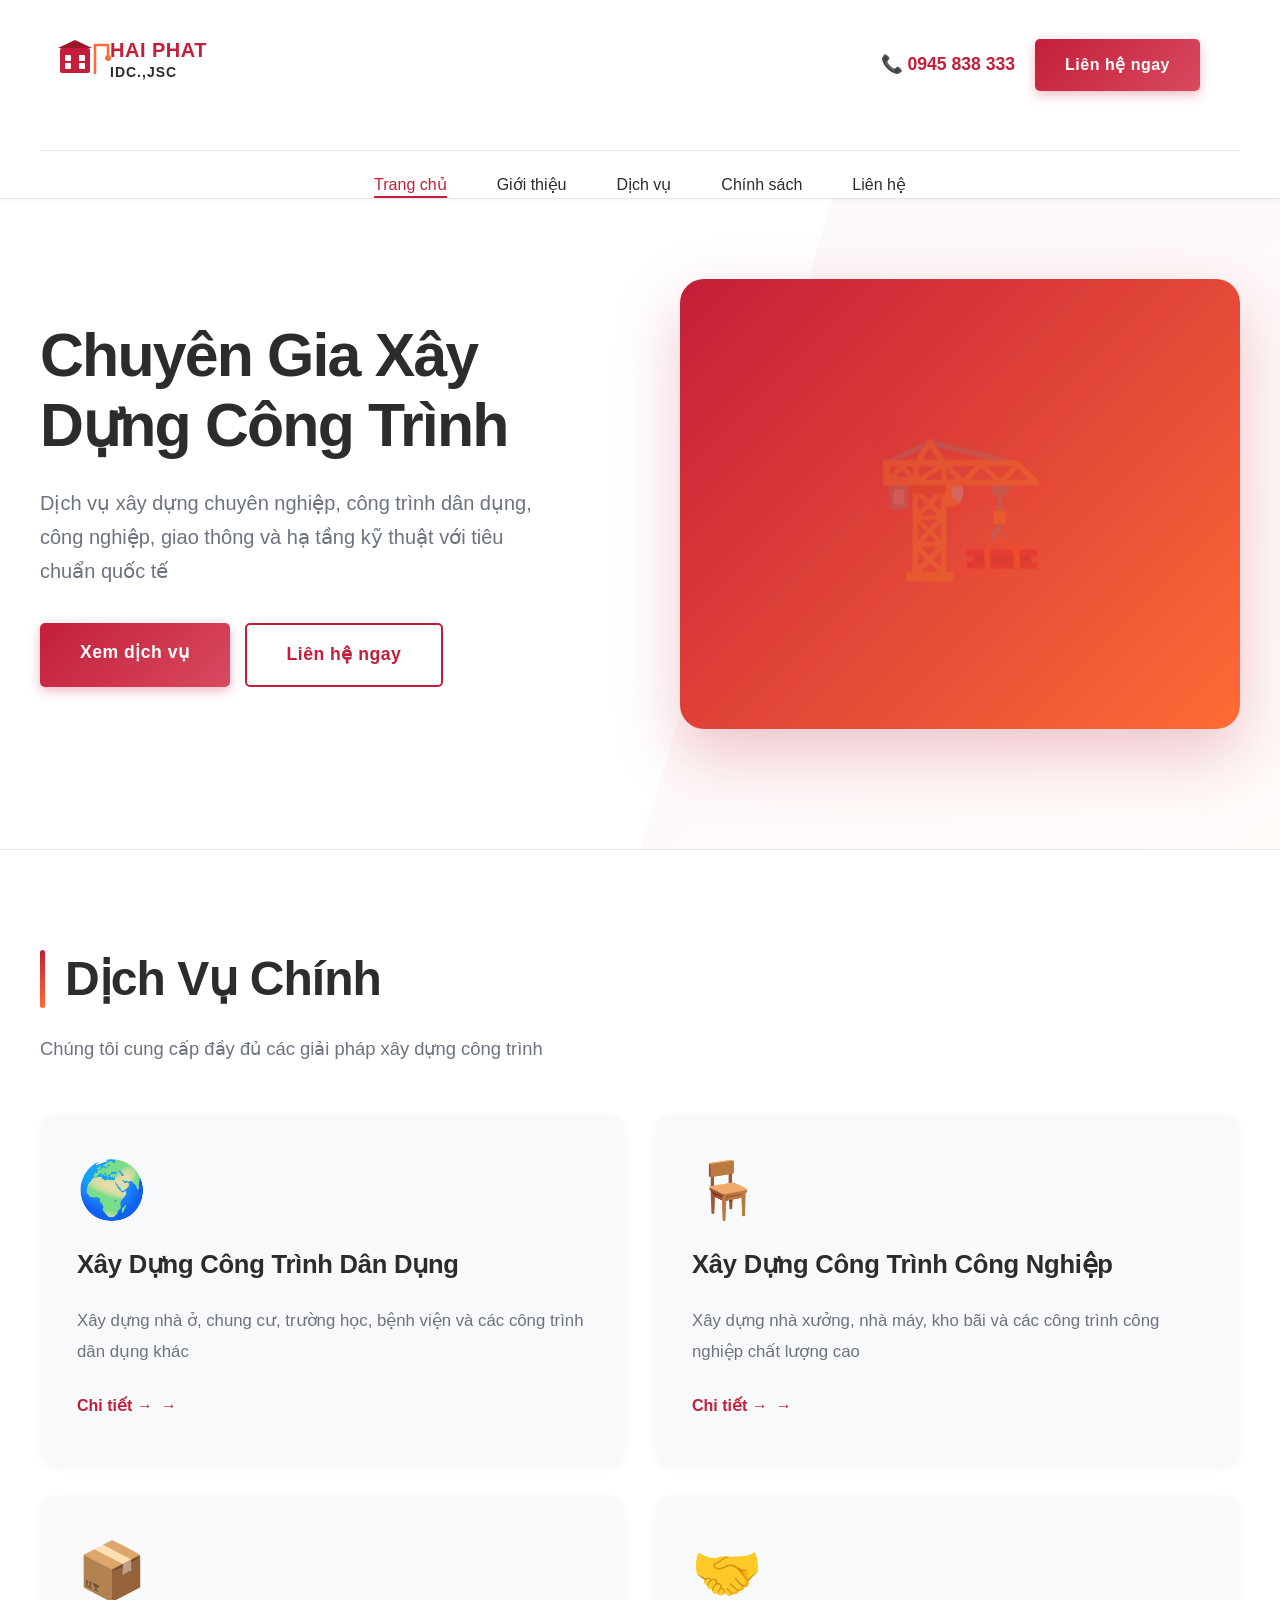
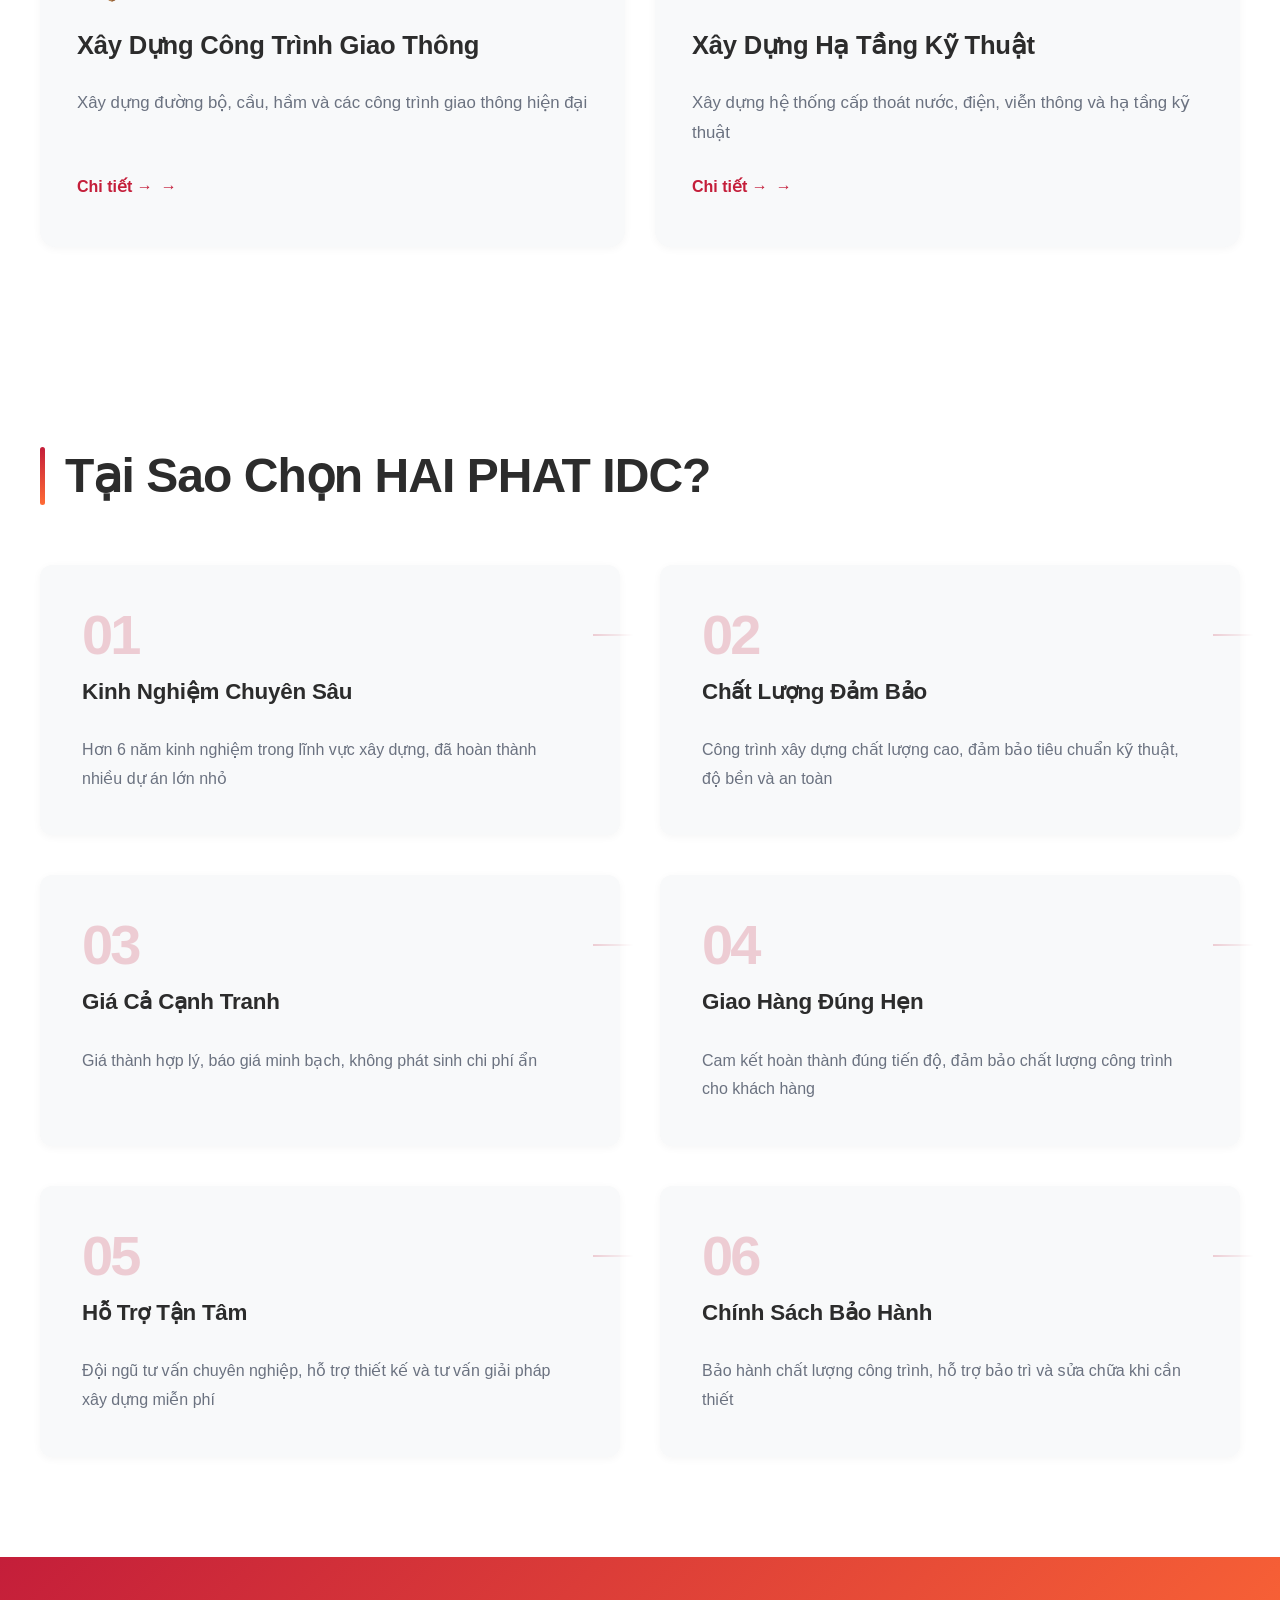
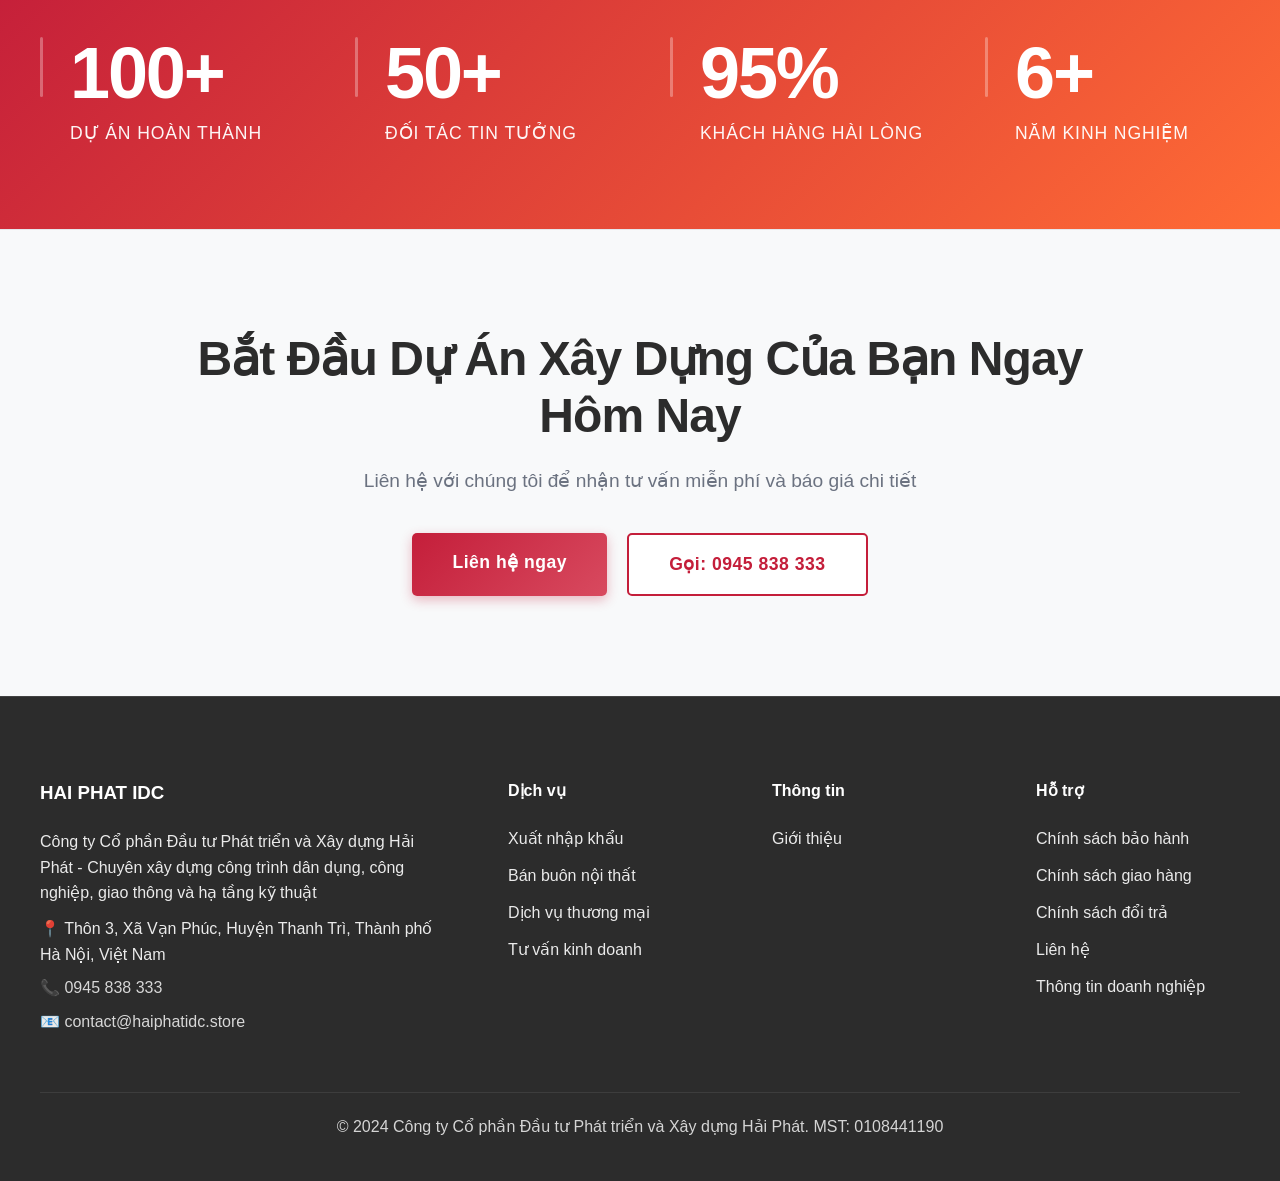
==== commit db40abec: "chore: update style home" ====
--- a/index.html
+++ b/index.html
@@ -65,30 +65,30 @@
     <section class="services-overview section">
         <div class="container">
             <h2 class="section-title" data-i18n="index.services.title">Dịch Vụ Chính</h2>
-            <p class="section-subtitle" data-i18n="index.services.subtitle">Chúng tôi cung cấp đầy đủ các giải pháp xuất nhập khẩu và thương mại</p>
+            <p class="section-subtitle" data-i18n="index.services.subtitle">Chúng tôi cung cấp đầy đủ các giải pháp xây dựng công trình</p>
             <div class="services-grid">
                 <div class="service-card">
                     <div class="service-icon">🌍</div>
-                    <h3 data-i18n="index.services.import.title">Dịch Vụ Xuất Nhập Khẩu</h3>
-                    <p data-i18n="index.services.import.desc">Dịch vụ xuất nhập khẩu chuyên nghiệp, hỗ trợ thủ tục hải quan, vận chuyển quốc tế</p>
+                    <h3 data-i18n="index.services.import.title">Xây Dựng Công Trình Dân Dụng</h3>
+                    <p data-i18n="index.services.import.desc">Xây dựng nhà ở, chung cư, trường học, bệnh viện và các công trình dân dụng khác</p>
                     <a href="services.html#import" class="service-link" data-i18n="index.services.import.detail">Chi tiết →</a>
                 </div>
                 <div class="service-card">
                     <div class="service-icon">🪑</div>
-                    <h3 data-i18n="index.services.furniture.title">Bán Buôn Nội Thất</h3>
-                    <p data-i18n="index.services.furniture.desc">Bán buôn giường, tủ, bàn ghế và đồ dùng nội thất chất lượng cao, giá cả cạnh tranh</p>
+                    <h3 data-i18n="index.services.furniture.title">Xây Dựng Công Trình Công Nghiệp</h3>
+                    <p data-i18n="index.services.furniture.desc">Xây dựng nhà xưởng, nhà máy, kho bãi và các công trình công nghiệp chất lượng cao</p>
                     <a href="services.html#furniture" class="service-link" data-i18n="index.services.furniture.detail">Chi tiết →</a>
                 </div>
                 <div class="service-card">
                     <div class="service-icon">📦</div>
-                    <h3 data-i18n="index.services.trading.title">Dịch Vụ Thương Mại</h3>
-                    <p data-i18n="index.services.trading.desc">Dịch vụ thương mại toàn diện, hỗ trợ tìm nguồn hàng, đàm phán và ký kết hợp đồng</p>
+                    <h3 data-i18n="index.services.trading.title">Xây Dựng Công Trình Giao Thông</h3>
+                    <p data-i18n="index.services.trading.desc">Xây dựng đường bộ, cầu, hầm và các công trình giao thông hiện đại</p>
                     <a href="services.html#trading" class="service-link" data-i18n="index.services.trading.detail">Chi tiết →</a>
                 </div>
                 <div class="service-card">
                     <div class="service-icon">🤝</div>
-                    <h3 data-i18n="index.services.consulting.title">Tư Vấn Kinh Doanh</h3>
-                    <p data-i18n="index.services.consulting.desc">Tư vấn về thủ tục xuất nhập khẩu, quy định pháp lý và chiến lược thương mại quốc tế</p>
+                    <h3 data-i18n="index.services.consulting.title">Xây Dựng Hạ Tầng Kỹ Thuật</h3>
+                    <p data-i18n="index.services.consulting.desc">Xây dựng hệ thống cấp thoát nước, điện, viễn thông và hạ tầng kỹ thuật</p>
                     <a href="services.html#consulting" class="service-link" data-i18n="index.services.consulting.detail">Chi tiết →</a>
                 </div>
             </div>
@@ -103,12 +103,12 @@
                 <div class="feature-item">
                     <div class="feature-number">01</div>
                     <h3 data-i18n="index.whyChoose.exp.title">Kinh Nghiệm Chuyên Sâu</h3>
-                    <p data-i18n="index.whyChoose.exp.desc">Hơn 5 năm kinh nghiệm trong ngành may mặc, hiểu rõ nhu cầu và xu hướng thị trường</p>
+                    <p data-i18n="index.whyChoose.exp.desc">Hơn 6 năm kinh nghiệm trong lĩnh vực xây dựng, đã hoàn thành nhiều dự án lớn nhỏ</p>
                 </div>
                 <div class="feature-item">
                     <div class="feature-number">02</div>
                     <h3 data-i18n="index.whyChoose.quality.title">Chất Lượng Đảm Bảo</h3>
-                    <p data-i18n="index.whyChoose.quality.desc">Sử dụng vải chất lượng cao, công nghệ may hiện đại, đảm bảo độ bền và thẩm mỹ</p>
+                    <p data-i18n="index.whyChoose.quality.desc">Công trình xây dựng chất lượng cao, đảm bảo tiêu chuẩn kỹ thuật, độ bền và an toàn</p>
                 </div>
                 <div class="feature-item">
                     <div class="feature-number">03</div>
@@ -118,17 +118,17 @@
                 <div class="feature-item">
                     <div class="feature-number">04</div>
                     <h3 data-i18n="index.whyChoose.delivery.title">Giao Hàng Đúng Hẹn</h3>
-                    <p data-i18n="index.whyChoose.delivery.desc">Cam kết giao hàng đúng thời gian, đảm bảo tiến độ sản xuất cho khách hàng</p>
+                    <p data-i18n="index.whyChoose.delivery.desc">Cam kết hoàn thành đúng tiến độ, đảm bảo chất lượng công trình cho khách hàng</p>
                 </div>
                 <div class="feature-item">
                     <div class="feature-number">05</div>
                     <h3 data-i18n="index.whyChoose.support.title">Hỗ Trợ Tận Tâm</h3>
-                    <p data-i18n="index.whyChoose.support.desc">Đội ngũ tư vấn chuyên nghiệp, hỗ trợ thiết kế và tư vấn mẫu mã miễn phí</p>
+                    <p data-i18n="index.whyChoose.support.desc">Đội ngũ tư vấn chuyên nghiệp, hỗ trợ thiết kế và tư vấn giải pháp xây dựng miễn phí</p>
                 </div>
                 <div class="feature-item">
                     <div class="feature-number">06</div>
                     <h3 data-i18n="index.whyChoose.warranty.title">Chính Sách Bảo Hành</h3>
-                    <p data-i18n="index.whyChoose.warranty.desc">Bảo hành chất lượng sản phẩm, đổi trả nếu có lỗi từ nhà sản xuất</p>
+                    <p data-i18n="index.whyChoose.warranty.desc">Bảo hành chất lượng công trình, hỗ trợ bảo trì và sửa chữa khi cần thiết</p>
                 </div>
             </div>
         </div>
@@ -152,7 +152,7 @@
                     <div class="stat-label" data-i18n="index.stats.satisfied">Khách hàng hài lòng</div>
                 </div>
                 <div class="stat-item">
-                    <div class="stat-number">5+</div>
+                    <div class="stat-number">6+</div>
                     <div class="stat-label" data-i18n="index.stats.experience">Năm kinh nghiệm</div>
                 </div>
             </div>
@@ -163,7 +163,7 @@
     <section class="cta section">
         <div class="container">
             <div class="cta-content">
-                <h2 data-i18n="index.cta.title">Bắt Đầu Dự Án Đồng Phục Của Bạn Ngay Hôm Nay</h2>
+                <h2 data-i18n="index.cta.title">Bắt Đầu Dự Án Xây Dựng Của Bạn Ngay Hôm Nay</h2>
                 <p data-i18n="index.cta.subtitle">Liên hệ với chúng tôi để nhận tư vấn miễn phí và báo giá chi tiết</p>
                 <div class="cta-buttons">
                     <a href="contact.html" class="btn btn-large btn-primary" data-i18n="index.cta.contact">Liên hệ ngay</a>
--- a/css/styles.css
+++ b/css/styles.css
@@ -41,7 +41,7 @@
 }
 
 .section-title {
-    font-size: 3.5rem;
+    font-size: 3rem;
     color: var(--text-dark);
     text-align: left;
     margin-bottom: 1.5rem;
@@ -49,7 +49,7 @@
     line-height: 1.2;
     letter-spacing: -0.02em;
     position: relative;
-    padding-left: 20px;
+    padding-left: 25px;
 }
 
 .section-title::before {
@@ -66,9 +66,9 @@
 .section-subtitle {
     text-align: left;
     color: var(--text-light);
-    font-size: 1.25rem;
-    margin-bottom: 4rem;
-    max-width: 600px;
+    font-size: 1.15rem;
+    margin-bottom: 3rem;
+    max-width: 700px;
     line-height: 1.8;
     font-weight: 400;
 }
@@ -324,20 +324,21 @@
 }
 
 .hero-content h1 {
-    font-size: 4.5rem;
-    margin-bottom: 30px;
+    font-size: 3.8rem;
+    margin-bottom: 25px;
     font-weight: 900;
-    line-height: 1.1;
+    line-height: 1.15;
     letter-spacing: -0.03em;
     color: var(--text-dark);
 }
 
 .hero-subtitle {
-    font-size: 1.4rem;
-    margin-bottom: 40px;
+    font-size: 1.25rem;
+    margin-bottom: 35px;
     color: var(--text-light);
     line-height: 1.7;
     font-weight: 400;
+    max-width: 90%;
 }
 
 .hero-buttons {
@@ -348,55 +349,56 @@
 
 .hero-visual {
     position: relative;
-    height: 500px;
+    height: 450px;
     background: linear-gradient(135deg, var(--primary-color) 0%, var(--accent-color) 100%);
-    border-radius: 20px;
+    border-radius: 24px;
     display: flex;
     align-items: center;
     justify-content: center;
-    box-shadow: 0 20px 60px rgba(196, 30, 58, 0.2);
+    box-shadow: 0 24px 64px rgba(196, 30, 58, 0.25);
+    overflow: hidden;
 }
 
 .hero-visual::before {
     content: '🏗️';
-    font-size: 120px;
-    opacity: 0.3;
+    font-size: 140px;
+    opacity: 0.25;
+    animation: float 3s ease-in-out infinite;
+}
+
+@keyframes float {
+    0%, 100% {
+        transform: translateY(0px);
+    }
+    50% {
+        transform: translateY(-10px);
+    }
 }
 
 /* Services Overview */
 .services-overview {
-    background: var(--bg-light);
+    background: var(--secondary-color);
     border-radius: 0;
 }
 
 .services-grid {
     display: grid;
     grid-template-columns: repeat(2, 1fr);
-    gap: 0;
-    margin-top: 0;
-    border: 1px solid var(--border-color);
-    border-radius: 12px;
-    overflow: hidden;
+    gap: 30px;
+    margin-top: 50px;
 }
 
 .service-card {
-    background: var(--secondary-color);
-    padding: 50px 40px;
-    border-right: 1px solid var(--border-color);
-    border-bottom: 1px solid var(--border-color);
+    background: var(--bg-light);
+    padding: 45px 35px;
+    border-radius: 16px;
     text-align: left;
     transition: all 0.3s ease;
     position: relative;
     display: flex;
     flex-direction: column;
-}
-
-.service-card:nth-child(2n) {
-    border-right: none;
-}
-
-.service-card:nth-child(n+3) {
-    border-bottom: none;
+    border: 2px solid transparent;
+    box-shadow: 0 2px 8px rgba(0, 0, 0, 0.04);
 }
 
 .service-card::before {
@@ -404,19 +406,23 @@
     position: absolute;
     top: 0;
     left: 0;
-    width: 4px;
-    height: 0;
-    background: linear-gradient(180deg, var(--primary-color) 0%, var(--accent-color) 100%);
-    transition: height 0.3s ease;
+    width: 100%;
+    height: 4px;
+    background: linear-gradient(90deg, var(--primary-color) 0%, var(--accent-color) 100%);
+    border-radius: 16px 16px 0 0;
+    opacity: 0;
+    transition: opacity 0.3s;
 }
 
 .service-card:hover::before {
-    height: 100%;
+    opacity: 1;
 }
 
 .service-card:hover {
-    background: linear-gradient(135deg, #fff5f7 0%, #ffffff 100%);
-    transform: translateX(5px);
+    background: var(--secondary-color);
+    transform: translateY(-8px);
+    box-shadow: 0 12px 32px rgba(196, 30, 58, 0.15);
+    border-color: var(--primary-color);
 }
 
 .service-icon {
@@ -473,68 +479,84 @@
 
 .features-grid {
     display: grid;
-    grid-template-columns: 1fr;
-    gap: 0;
-    margin-top: 0;
+    grid-template-columns: repeat(2, 1fr);
+    gap: 40px;
+    margin-top: 60px;
 }
 
 .feature-item {
-    background: transparent;
-    padding: 50px 0;
-    border-bottom: 1px solid var(--border-color);
-    border-left: none;
-    box-shadow: none;
+    background: var(--bg-light);
+    padding: 40px;
+    border-radius: 12px;
+    border: 2px solid transparent;
+    box-shadow: 0 2px 8px rgba(0, 0, 0, 0.04);
     transition: all 0.3s ease;
-    display: grid;
-    grid-template-columns: 80px 1fr;
-    gap: 40px;
-    align-items: start;
     position: relative;
-}
-
-.feature-item:last-child {
-    border-bottom: none;
-}
-
-.feature-item::after {
+    display: flex;
+    flex-direction: column;
+}
+
+.feature-item:hover {
+    transform: translateY(-5px);
+    box-shadow: 0 8px 24px rgba(196, 30, 58, 0.12);
+    border-color: var(--primary-color);
+}
+
+.feature-item::before {
     content: '';
     position: absolute;
+    top: 0;
     left: 0;
-    top: 50px;
-    width: 60px;
+    width: 100%;
     height: 4px;
     background: linear-gradient(90deg, var(--primary-color) 0%, var(--accent-color) 100%);
-    border-radius: 2px;
-}
-
-.feature-item:hover {
-    transform: translateX(10px);
-    padding-left: 20px;
+    border-radius: 12px 12px 0 0;
+    opacity: 0;
+    transition: opacity 0.3s;
+}
+
+.feature-item:hover::before {
+    opacity: 1;
 }
 
 .feature-number {
-    font-size: 4rem;
+    font-size: 3.5rem;
     font-weight: 900;
     color: var(--primary-color);
-    opacity: 0.15;
-    margin: 0;
+    opacity: 0.2;
+    margin-bottom: 20px;
     line-height: 1;
     font-family: 'Inter', sans-serif;
     letter-spacing: -0.05em;
+    position: relative;
+    display: inline-block;
+}
+
+.feature-number::after {
+    content: '';
+    position: absolute;
+    top: 50%;
+    left: calc(100% + 15px);
+    width: 40px;
+    height: 2px;
+    background: linear-gradient(90deg, var(--primary-color) 0%, transparent 100%);
+    transform: translateY(-50%);
 }
 
 .feature-item h3 {
     color: var(--text-dark);
     margin-bottom: 15px;
-    font-size: 1.5rem;
+    font-size: 1.4rem;
     font-weight: 700;
     letter-spacing: -0.01em;
+    margin-top: -10px;
 }
 
 .feature-item p {
     color: var(--text-light);
     line-height: 1.8;
-    font-size: 1.05rem;
+    font-size: 1rem;
+    margin-top: 10px;
 }
 
 /* Process Overview */
@@ -650,17 +672,14 @@
 }
 
 .cta-content {
-    text-align: left;
-    max-width: 100%;
-    display: grid;
-    grid-template-columns: 1.5fr 1fr;
-    gap: 80px;
-    align-items: center;
+    text-align: center;
+    max-width: 900px;
+    margin: 0 auto;
 }
 
 .cta-content h2 {
-    font-size: 3.5rem;
-    margin-bottom: 25px;
+    font-size: 3rem;
+    margin-bottom: 20px;
     font-weight: 900;
     line-height: 1.2;
     letter-spacing: -0.02em;
@@ -668,17 +687,18 @@
 }
 
 .cta-content p {
-    font-size: 1.3rem;
-    margin-bottom: 0;
+    font-size: 1.2rem;
+    margin-bottom: 35px;
     color: var(--text-light);
     line-height: 1.7;
 }
 
 .cta-buttons {
     display: flex;
-    flex-direction: column;
-    gap: 15px;
-    align-items: flex-start;
+    flex-direction: row;
+    gap: 20px;
+    justify-content: center;
+    flex-wrap: wrap;
 }
 
 /* Footer */
@@ -1305,10 +1325,13 @@
         font-size: 3.5rem;
     }
     
+    .features-grid {
+        grid-template-columns: 1fr;
+        gap: 25px;
+    }
+    
     .feature-item {
-        grid-template-columns: 60px 1fr;
-        gap: 25px;
-        padding: 35px 0;
+        padding: 30px;
     }
     
     .feature-number {
